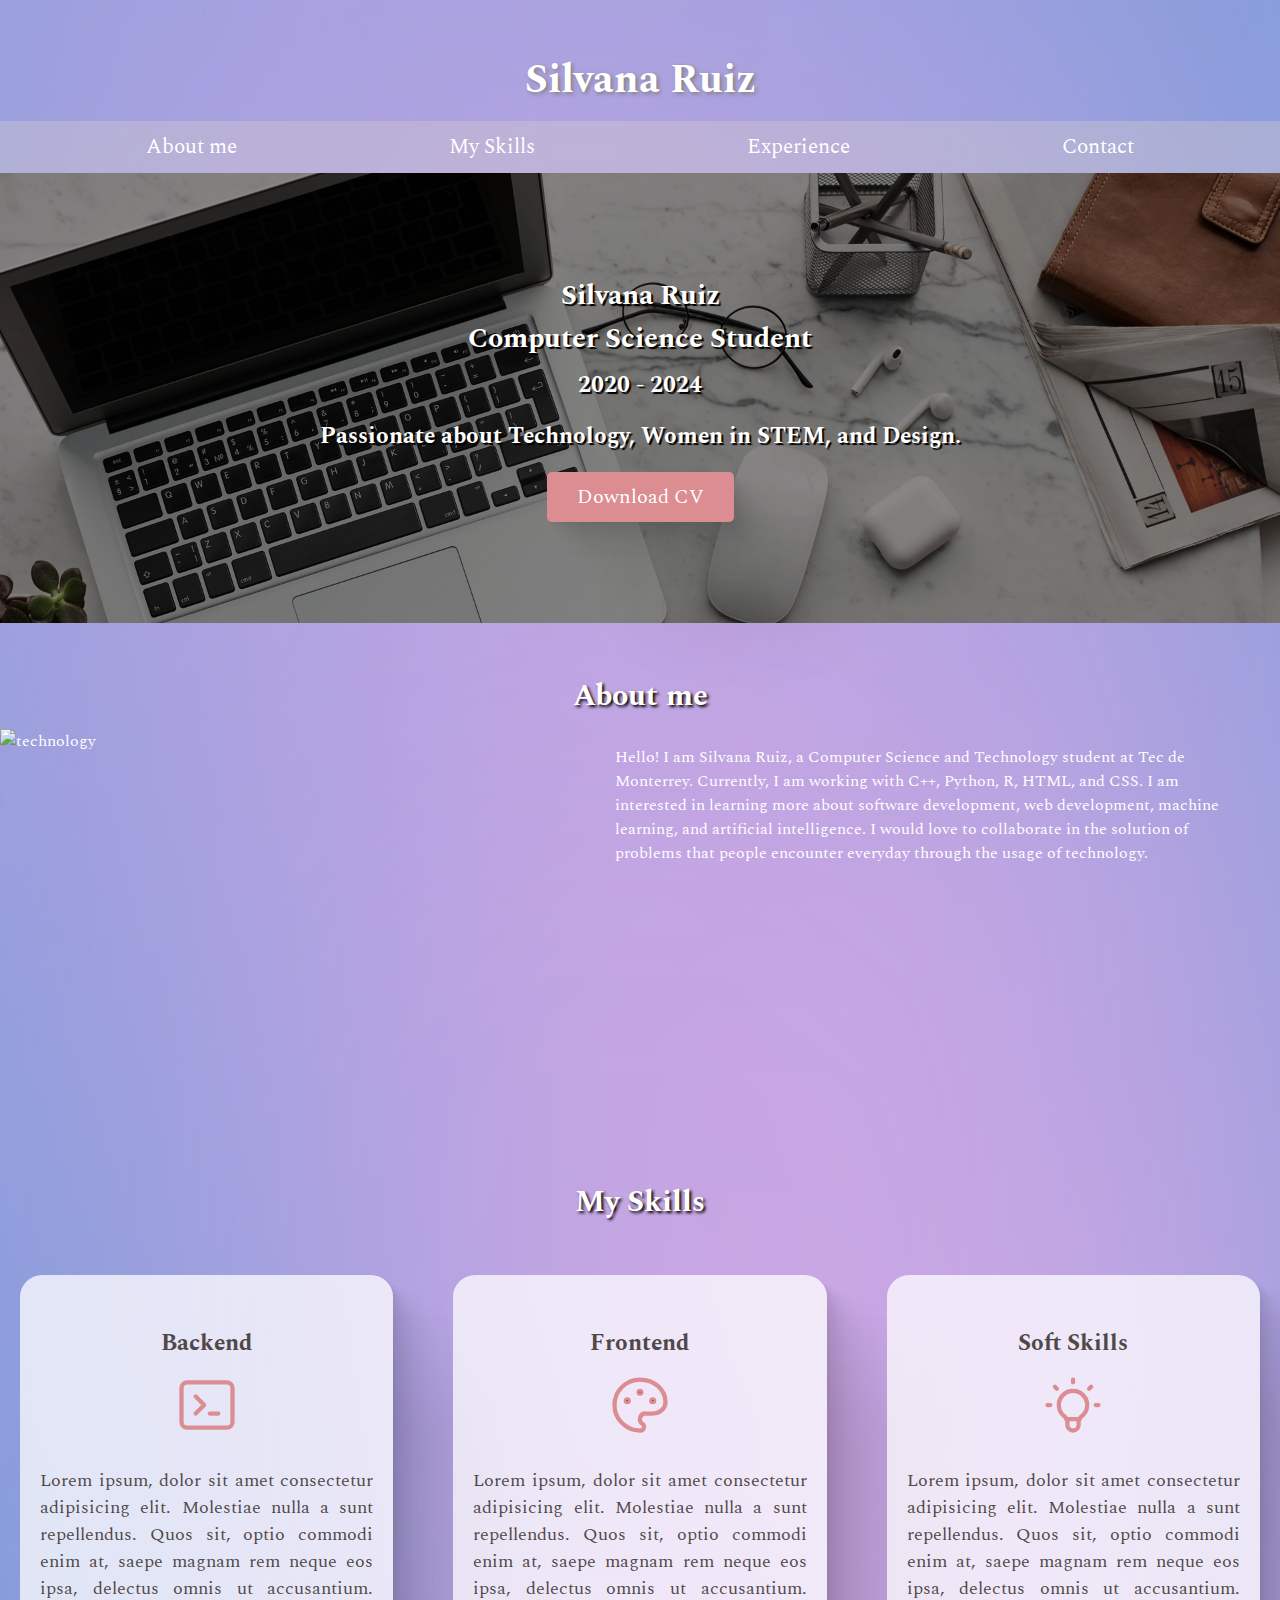
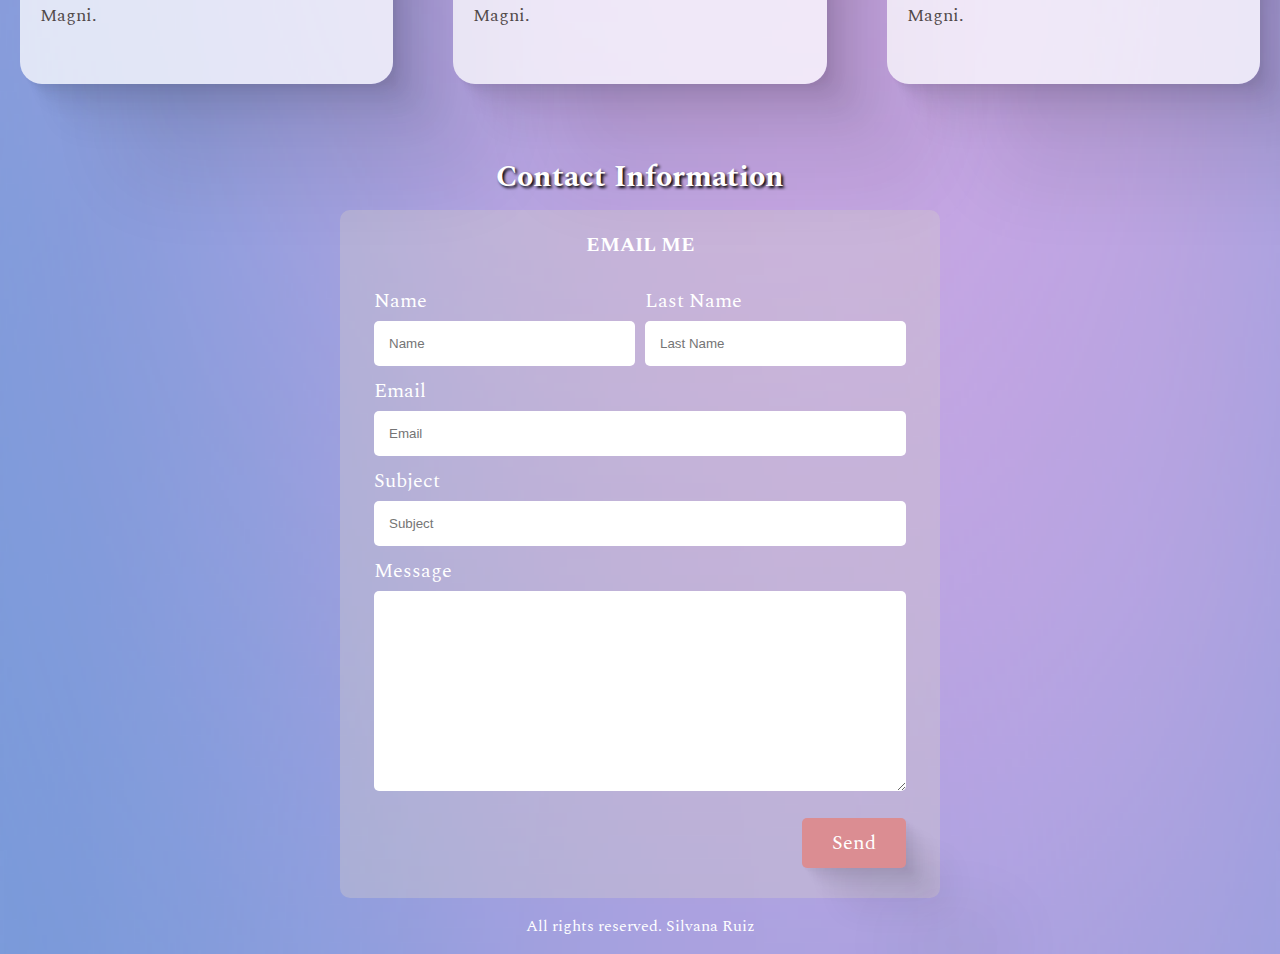
==== My_Website/index.html @ 15e15097 "About me" ====
<!DOCTYPE html>
<html lang="en">
  <head>
    <meta charset="UTF-8" />
    <meta http-equiv="X-UA-Compatible" content="IE=edge" />
    <meta name="viewport" content="width=device-width, initial-scale=1.0" />
    <title>Silvana Ruiz - Get to know me!</title>
    <link rel=preload" href= "css/normalize.css" ref="css/normalize.css">
    <link rel="preconnect" href="https://fonts.googleapis.com" />
    <link rel="preconnect" href="https://fonts.gstatic.com" crossorigin />
    <link
      href="https://fonts.googleapis.com/css2?family=Spectral:wght@400;700&display=swap"
      rel="stylesheet"
    />
    <link rel=preload" href="css/styles.css" as="style">
    <link href="css/styles.css" rel="stylesheet" />
  </head>
  <body>
    <header>
      <h1 class="title">Silvana Ruiz</h1>
    </header>

    <div class="nav-background">
      <nav class="menu container">
        <a href="#">About me</a>
        <a href="#mySkills">My Skills</a>
        <a href="#">Experience</a>
        <a href="#">Contact</a>
      </nav>
    </div>

    <section class="top-image">
      <div class="content-topImg">
        <h1>Silvana Ruiz</h1>
        <h2>Computer Science Student</h2>
        <p>2020 - 2024</p>
        <p>Passionate about Technology, Women in STEM, and Design.</p>
        <a class="button" onclick="window.open('Silvana_Ruiz.pdf')"
          >Download CV</a
        >
      </div>
    </section>

    <div class="about-me">
      <h2 class="title-h2">About me</h2>
        <div class="about-me-content">
          <img src="../img/technology.jpg" alt="technology">
          <p>
            Hello! I am Silvana Ruiz, a Computer Science and Technology student at
            Tec de Monterrey. Currently, I am working with C++, Python, R, HTML,
            and CSS. I am interested in learning more about software development,
            web development, machine learning, and artificial intelligence. I would
            love to collaborate in the solution of problems that people encounter
            everyday through the usage of technology.
          </p>
        </div>
      </div>

    <main>
      <!-- Skills-->
      <section class="skills" id="mySkills">
        <div class="skills-title">
          <h2 class="title-h2">My Skills</h2>
        </div>

        <section class="content-skills">
          <section class="ind-skill">
            <h3>Backend</h3>

            <svg
              xmlns="http://www.w3.org/2000/svg"
              class="icon icon-tabler icon-tabler-terminal-2"
              width="68"
              height="68"
              viewBox="0 0 24 24"
              stroke-width="1.5"
              stroke="#db8d92"
              fill="none"
              stroke-linecap="round"
              stroke-linejoin="round"
            >
              <path stroke="none" d="M0 0h24v24H0z" fill="none" />
              <path d="M8 9l3 3l-3 3" />
              <line x1="13" y1="15" x2="16" y2="15" />
              <rect x="3" y="4" width="18" height="16" rx="2" />
            </svg>
            <p>
              Lorem ipsum, dolor sit amet consectetur adipisicing elit.
              Molestiae nulla a sunt repellendus. Quos sit, optio commodi enim
              at, saepe magnam rem neque eos ipsa, delectus omnis ut
              accusantium. Magni.
            </p>
          </section>
          <!-- Backend-->

          <section class="ind-skill">
            <h3>Frontend</h3>
            <svg
              xmlns="http://www.w3.org/2000/svg"
              class="icon icon-tabler icon-tabler-palette"
              width="68"
              height="68"
              viewBox="0 0 24 24"
              stroke-width="1.5"
              stroke="#db8d92"
              fill="none"
              stroke-linecap="round"
              stroke-linejoin="round"
            >
              <path stroke="none" d="M0 0h24v24H0z" fill="none" />
              <path
                d="M12 21a9 9 0 1 1 0 -18a9 8 0 0 1 9 8a4.5 4 0 0 1 -4.5 4h-2.5a2 2 0 0 0 -1 3.75a1.3 1.3 0 0 1 -1 2.25"
              />
              <circle cx="7.5" cy="10.5" r=".5" fill="currentColor" />
              <circle cx="12" cy="7.5" r=".5" fill="currentColor" />
              <circle cx="16.5" cy="10.5" r=".5" fill="currentColor" />
            </svg>
            <p>
              Lorem ipsum, dolor sit amet consectetur adipisicing elit.
              Molestiae nulla a sunt repellendus. Quos sit, optio commodi enim
              at, saepe magnam rem neque eos ipsa, delectus omnis ut
              accusantium. Magni.
            </p>
          </section>
          <!--  Frontend-->

          <section class="ind-skill">
            <h3>Soft Skills</h3>
            <svg
              xmlns="http://www.w3.org/2000/svg"
              class="icon icon-tabler icon-tabler-bulb"
              width="68"
              height="68"
              viewBox="0 0 24 24"
              stroke-width="1.5"
              stroke="#db8d92"
              fill="none"
              stroke-linecap="round"
              stroke-linejoin="round"
            >
              <path stroke="none" d="M0 0h24v24H0z" fill="none" />
              <path d="M3 12h1m8 -9v1m8 8h1m-15.4 -6.4l.7 .7m12.1 -.7l-.7 .7" />
              <path
                d="M9 16a5 5 0 1 1 6 0a3.5 3.5 0 0 0 -1 3a2 2 0 0 1 -4 0a3.5 3.5 0 0 0 -1 -3"
              />
              <line x1="9.7" y1="17" x2="14.3" y2="17" />
            </svg>
            <p>
              Lorem ipsum, dolor sit amet consectetur adipisicing elit.
              Molestiae nulla a sunt repellendus. Quos sit, optio commodi enim
              at, saepe magnam rem neque eos ipsa, delectus omnis ut
              accusantium. Magni.
            </p>
          </section>
          <!--  Soft Skills-->
        </section>
        <!-- Content of Skills-->
      </section>
      <!--Skills-->
    </main>

    <section>
      <h2 class="title-h2">Contact Information</h2>
      <form class="form">
        <fieldset>
          <legend>Email me</legend>

          <div class="fields-container">
            <div class="fields">
              <label>Name</label>
              <input class="input-text" type="text" placeholder="Name" />
            </div>

            <div class="fields">
              <label>Last Name</label>
              <input class="input-text" type="text" placeholder="Last Name" />
            </div>

            <div class="fields">
              <label>Email</label>
              <input class="input-text" type="email" placeholder="Email" />
            </div>

            <div class="fields">
              <label>Subject</label>
              <input class="input-text" type="text" placeholder="Subject" />
            </div>

            <div class="fields">
              <label>Message</label>
              <textarea class="input-text"></textarea>
            </div>
          </div>
          <!-- Fields Container-->

          <div class="align-right flex">
            <button class="button w-100" type="submit">Send</button>
          </div>
        </fieldset>
      </form>
    </section>

    <footer class="footer">
      <p>All rights reserved. Silvana Ruiz</p>
    </footer>
  </body>
</html>
---- My_Website/css/styles.css ----
/* :root son las variables de css o atributos*/
:root {
  --blue: #07004d;
  --greenblue: #42e2b8;
  --beige: #f3dfbf;
  --pink: #db8d92;
  --lightblue: #779ada;
  --purple: #cda7e4;
  --grey: #d3cbcb62;
}

/*Changing the color of text selection*/
::-moz-selection {
  /* Code for Firefox */
  color: white;
  background: var(--lightblue);
}
/*Changing the color of text selection*/
::selection {
  /* Code for the other browser*/
  color: white;
  background: var(--lightblue);
}

html {
  font-size: 62.5%;
  box-sizing: border-box;
  scroll-snap-type: y mandatory;
}

/*Scroll Snaps*/
.title,
.about-me,
.skills,
.form,
.footer {
  scroll-snap-align: center;
  scroll-snap-stop: always;
}

/*Box Model code snippet*/
*,
*:before,
*:after {
  box-sizing: inherit;
}

body {
  font-size: 16px; /* 1rem = 10px*/
  font-family: "Spectral", serif;

  background-image: url(../img/g6.png);
  background-repeat: no-repeat;
  background-size: 100% 100%;
  background-position: 50% 100%;
  /*
  background: rgb(119, 154, 218);
  background: linear-gradient(
    90deg,
    rgba(119, 154, 218, 1) 0%,
    rgba(205, 167, 228, 1) 100%
  );
*/
  margin: 0px;
  color: white;
}

/*Typography*/
header {
  width: 20 rem; /* 1 rem = 10 px*/
  font-weight: normal;
  font-size: 2rem;
  margin-bottom: 0.3rem;
  text-shadow: 2px 2px 4px grey;
}

.title-h2 {
  font-size: 3rem;
  margin-top: 5rem;
  margin-bottom: 1rem;
  text-shadow: 2px 2px 3px black;
}

h3 {
  font-size: 2.3rem;
}

h1,
h2,
h3 {
  text-align: center;
  justify-content: center;
  margin-top: 5rem;
  margin-bottom: 1rem;
}

.skills-title h2 {
  margin-bottom: 3rem;
}
.container {
  max-width: 120rem;
  margin: 0 auto;
}

.button {
  background-color: var(--pink);
  box-shadow: 2.8px 2.8px 2.2px rgba(0, 0, 0, 0.02),
    6.7px 6.7px 5.3px rgba(0, 0, 0, 0.028),
    12.5px 12.5px 10px rgba(0, 0, 0, 0.035),
    22.3px 22.3px 17.9px rgba(0, 0, 0, 0.042),
    41.8px 41.8px 33.4px rgba(0, 0, 0, 0.05),
    100px 100px 80px rgba(0, 0, 0, 0.07);
  color: white;
  padding: 1rem 3rem;
  margin-top: 1rem;
  font-size: 2rem;
  text-decoration: none;
  border-radius: 0.5rem;
  width: 80%;
  text-align: center;
  text-shadow: none;
  border: none;
}

.button:hover {
  transform: scale(1.02);
  cursor: pointer;
}

/*Utilities*/
.w-100 {
  /*Class of width of 100%*/
  width: 100%;
}

.flex {
  display: flex;
}

.align-right {
  justify-content: flex-end;
}

/*Navigation menu*/
.nav-background {
  background-color: var(--grey);
}

.menu {
  display: flex;
  flex-direction: column;
}

@media (min-width: 768px) {
  .menu {
    flex-direction: row;
    justify-content: space-around;
  }
  .button {
    width: auto;
  }
}

.menu a {
  display: block;
  text-align: center;
  color: white;
  text-decoration: none;
  font-size: 2.1rem;
  font-weight: normal;
  padding: 1rem;
  padding-left: 10rem;
  padding-right: 10rem;
}

.menu a:hover {
  background-color: white;
  color: black;
}

/*Big image at the top of the website*/
.top-image {
  background-image: url(../img/hero-bg1.jpg);
  background-repeat: no-repeat;
  background-size: cover;
  height: 450px;
  position: relative;
}

/*Content inside the big image*/
.content-topImg {
  position: absolute;
  width: 100%;
  height: 100%;
  display: flex;
  flex-direction: column;
  align-items: center;
  justify-content: center;
  margin: none;
  text-shadow: 2px 2px 1px black;
  text-align: center;
  background-color: rgba(0, 0, 0, 0.466);
}

.content-topImg h1,
h2 {
  margin: 0;
  font-size: 2.8rem;
}

.content-topImg p {
  font-size: 2.3rem;
  margin: 0.8rem;
  font-weight: bold;
}

.content-topImg a:active {
  text-align: center;
  background-color: var(--greenblue);
}

.about-me img {
  max-width: 90%;
  height: 400px;
}

/*About me*/
@media (min-width: 768px) {
  /*
  .about-me-content{
    display: grid;
    grid-template-columns: repeat(2, 2fr);
    grid-template-rows: auto;
    margin-right: 20rem;
    margin-left: 20rem;
    
    
  }
  .about-me-content img{
    margin-left: 20rem;
    
    
  }
  .about-me-content p{
    margin-top: 10rem;
    align-items: center;
    
    
  }
  */
  .about-me-content{
    display: grid;
    grid-template-columns: repeat(2, 1fr);	
    margin-right: 5rem;
    justify-content: center;
  }
    
    
    
    
  
}

/* Skills*/

@media (min-width: 768px) {
  .content-skills {
    display: grid;
    grid-template-columns: repeat(3, 2fr);
    column-gap: 2rem;
  }
}

.ind-skill {
  background-color: rgba(255, 255, 255, 0.74);
  margin: 2rem;
  padding-top: 0.1rem;
  padding-bottom: 3.5rem;
  border-radius: 22px;
  box-shadow: 2.8px 2.8px 2.2px rgba(0, 0, 0, 0.02),
    6.7px 6.7px 5.3px rgba(0, 0, 0, 0.028),
    12.5px 12.5px 10px rgba(0, 0, 0, 0.035),
    22.3px 22.3px 17.9px rgba(0, 0, 0, 0.042),
    41.8px 41.8px 33.4px rgba(0, 0, 0, 0.05),
    100px 100px 80px rgba(0, 0, 0, 0.07);
}

.ind-skill:hover {
  transform: scale(1.02);
}

.content-skills {
  color: rgb(80, 72, 72);
  text-align: center;
  font-size: 1.8rem;
  justify-content: center;
}

.content-skills p {
  text-align: justify;
  margin: 2rem;
}

/*Email Form*/
.form {
  background-color: var(--grey);
  width: min(60rem, 100%);
  margin: 0 auto;
  padding: 2rem;
  border-radius: 1rem;
}

/*Deletes the border around the form*/
.form fieldset {
  border: none;
}

.form legend {
  text-align: center;
  font-size: 2rem;
  font-weight: bold;
  text-transform: uppercase;
  margin-bottom: 2rem;
}

@media (min-width: 768px) {
  .fields-container {
    display: grid;
    grid-template-columns: repeat(2, 1fr); /*2 columns of 50% each*/
    column-gap: 1rem;
    grid-template-rows: auto;
  }

  .fields:nth-child(3),
  .fields:nth-child(4),
  .fields:nth-child(5) {
    grid-column: 1 / 3; /*you are stating which part ofthe grid needs to be encompassed*/
  }
}

.fields {
  margin-bottom: 1rem;
}

.fields label {
  margin-bottom: 0.5rem;
  display: block;
  font-size: 2rem;
}

.fields textarea {
  height: 20rem;
}

.input-text {
  width: 100%;
  border: none;
  padding: 1.5rem;
  border-radius: 0.5rem;
}

/*Font for the send button on the form*/
.button {
  font-family: "Spectral", serif;
  font-size: 2rem;
}

/*Footer*/
.footer {
  text-align: center;
}
---- My_Website/css/styles.css ----
/* :root son las variables de css o atributos*/
:root {
  --blue: #07004d;
  --greenblue: #42e2b8;
  --beige: #f3dfbf;
  --pink: #db8d92;
  --lightblue: #779ada;
  --purple: #cda7e4;
  --grey: #d3cbcb62;
}

/*Changing the color of text selection*/
::-moz-selection {
  /* Code for Firefox */
  color: white;
  background: var(--lightblue);
}
/*Changing the color of text selection*/
::selection {
  /* Code for the other browser*/
  color: white;
  background: var(--lightblue);
}

html {
  font-size: 62.5%;
  box-sizing: border-box;
  scroll-snap-type: y mandatory;
}

/*Scroll Snaps*/
.title,
.about-me,
.skills,
.form,
.footer {
  scroll-snap-align: center;
  scroll-snap-stop: always;
}

/*Box Model code snippet*/
*,
*:before,
*:after {
  box-sizing: inherit;
}

body {
  font-size: 16px; /* 1rem = 10px*/
  font-family: "Spectral", serif;

  background-image: url(../img/g6.png);
  background-repeat: no-repeat;
  background-size: 100% 100%;
  background-position: 50% 100%;
  /*
  background: rgb(119, 154, 218);
  background: linear-gradient(
    90deg,
    rgba(119, 154, 218, 1) 0%,
    rgba(205, 167, 228, 1) 100%
  );
*/
  margin: 0px;
  color: white;
}

/*Typography*/
header {
  width: 20 rem; /* 1 rem = 10 px*/
  font-weight: normal;
  font-size: 2rem;
  margin-bottom: 0.3rem;
  text-shadow: 2px 2px 4px grey;
}

.title-h2 {
  font-size: 3rem;
  margin-top: 5rem;
  margin-bottom: 1rem;
  text-shadow: 2px 2px 3px black;
}

h3 {
  font-size: 2.3rem;
}

h1,
h2,
h3 {
  text-align: center;
  justify-content: center;
  margin-top: 5rem;
  margin-bottom: 1rem;
}

.skills-title h2 {
  margin-bottom: 3rem;
}
.container {
  max-width: 120rem;
  margin: 0 auto;
}

.button {
  background-color: var(--pink);
  box-shadow: 2.8px 2.8px 2.2px rgba(0, 0, 0, 0.02),
    6.7px 6.7px 5.3px rgba(0, 0, 0, 0.028),
    12.5px 12.5px 10px rgba(0, 0, 0, 0.035),
    22.3px 22.3px 17.9px rgba(0, 0, 0, 0.042),
    41.8px 41.8px 33.4px rgba(0, 0, 0, 0.05),
    100px 100px 80px rgba(0, 0, 0, 0.07);
  color: white;
  padding: 1rem 3rem;
  margin-top: 1rem;
  font-size: 2rem;
  text-decoration: none;
  border-radius: 0.5rem;
  width: 80%;
  text-align: center;
  text-shadow: none;
  border: none;
}

.button:hover {
  transform: scale(1.02);
  cursor: pointer;
}

/*Utilities*/
.w-100 {
  /*Class of width of 100%*/
  width: 100%;
}

.flex {
  display: flex;
}

.align-right {
  justify-content: flex-end;
}

/*Navigation menu*/
.nav-background {
  background-color: var(--grey);
}

.menu {
  display: flex;
  flex-direction: column;
}

@media (min-width: 768px) {
  .menu {
    flex-direction: row;
    justify-content: space-around;
  }
  .button {
    width: auto;
  }
}

.menu a {
  display: block;
  text-align: center;
  color: white;
  text-decoration: none;
  font-size: 2.1rem;
  font-weight: normal;
  padding: 1rem;
  padding-left: 10rem;
  padding-right: 10rem;
}

.menu a:hover {
  background-color: white;
  color: black;
}

/*Big image at the top of the website*/
.top-image {
  background-image: url(../img/hero-bg1.jpg);
  background-repeat: no-repeat;
  background-size: cover;
  height: 450px;
  position: relative;
}

/*Content inside the big image*/
.content-topImg {
  position: absolute;
  width: 100%;
  height: 100%;
  display: flex;
  flex-direction: column;
  align-items: center;
  justify-content: center;
  margin: none;
  text-shadow: 2px 2px 1px black;
  text-align: center;
  background-color: rgba(0, 0, 0, 0.466);
}

.content-topImg h1,
h2 {
  margin: 0;
  font-size: 2.8rem;
}

.content-topImg p {
  font-size: 2.3rem;
  margin: 0.8rem;
  font-weight: bold;
}

.content-topImg a:active {
  text-align: center;
  background-color: var(--greenblue);
}

.about-me img {
  max-width: 90%;
  height: 400px;
}

/*About me*/
@media (min-width: 768px) {
  /*
  .about-me-content{
    display: grid;
    grid-template-columns: repeat(2, 2fr);
    grid-template-rows: auto;
    margin-right: 20rem;
    margin-left: 20rem;
    
    
  }
  .about-me-content img{
    margin-left: 20rem;
    
    
  }
  .about-me-content p{
    margin-top: 10rem;
    align-items: center;
    
    
  }
  */
  .about-me-content{
    display: grid;
    grid-template-columns: repeat(2, 1fr);	
    margin-right: 5rem;
    justify-content: center;
  }
    
    
    
    
  
}

/* Skills*/

@media (min-width: 768px) {
  .content-skills {
    display: grid;
    grid-template-columns: repeat(3, 2fr);
    column-gap: 2rem;
  }
}

.ind-skill {
  background-color: rgba(255, 255, 255, 0.74);
  margin: 2rem;
  padding-top: 0.1rem;
  padding-bottom: 3.5rem;
  border-radius: 22px;
  box-shadow: 2.8px 2.8px 2.2px rgba(0, 0, 0, 0.02),
    6.7px 6.7px 5.3px rgba(0, 0, 0, 0.028),
    12.5px 12.5px 10px rgba(0, 0, 0, 0.035),
    22.3px 22.3px 17.9px rgba(0, 0, 0, 0.042),
    41.8px 41.8px 33.4px rgba(0, 0, 0, 0.05),
    100px 100px 80px rgba(0, 0, 0, 0.07);
}

.ind-skill:hover {
  transform: scale(1.02);
}

.content-skills {
  color: rgb(80, 72, 72);
  text-align: center;
  font-size: 1.8rem;
  justify-content: center;
}

.content-skills p {
  text-align: justify;
  margin: 2rem;
}

/*Email Form*/
.form {
  background-color: var(--grey);
  width: min(60rem, 100%);
  margin: 0 auto;
  padding: 2rem;
  border-radius: 1rem;
}

/*Deletes the border around the form*/
.form fieldset {
  border: none;
}

.form legend {
  text-align: center;
  font-size: 2rem;
  font-weight: bold;
  text-transform: uppercase;
  margin-bottom: 2rem;
}

@media (min-width: 768px) {
  .fields-container {
    display: grid;
    grid-template-columns: repeat(2, 1fr); /*2 columns of 50% each*/
    column-gap: 1rem;
    grid-template-rows: auto;
  }

  .fields:nth-child(3),
  .fields:nth-child(4),
  .fields:nth-child(5) {
    grid-column: 1 / 3; /*you are stating which part ofthe grid needs to be encompassed*/
  }
}

.fields {
  margin-bottom: 1rem;
}

.fields label {
  margin-bottom: 0.5rem;
  display: block;
  font-size: 2rem;
}

.fields textarea {
  height: 20rem;
}

.input-text {
  width: 100%;
  border: none;
  padding: 1.5rem;
  border-radius: 0.5rem;
}

/*Font for the send button on the form*/
.button {
  font-family: "Spectral", serif;
  font-size: 2rem;
}

/*Footer*/
.footer {
  text-align: center;
}
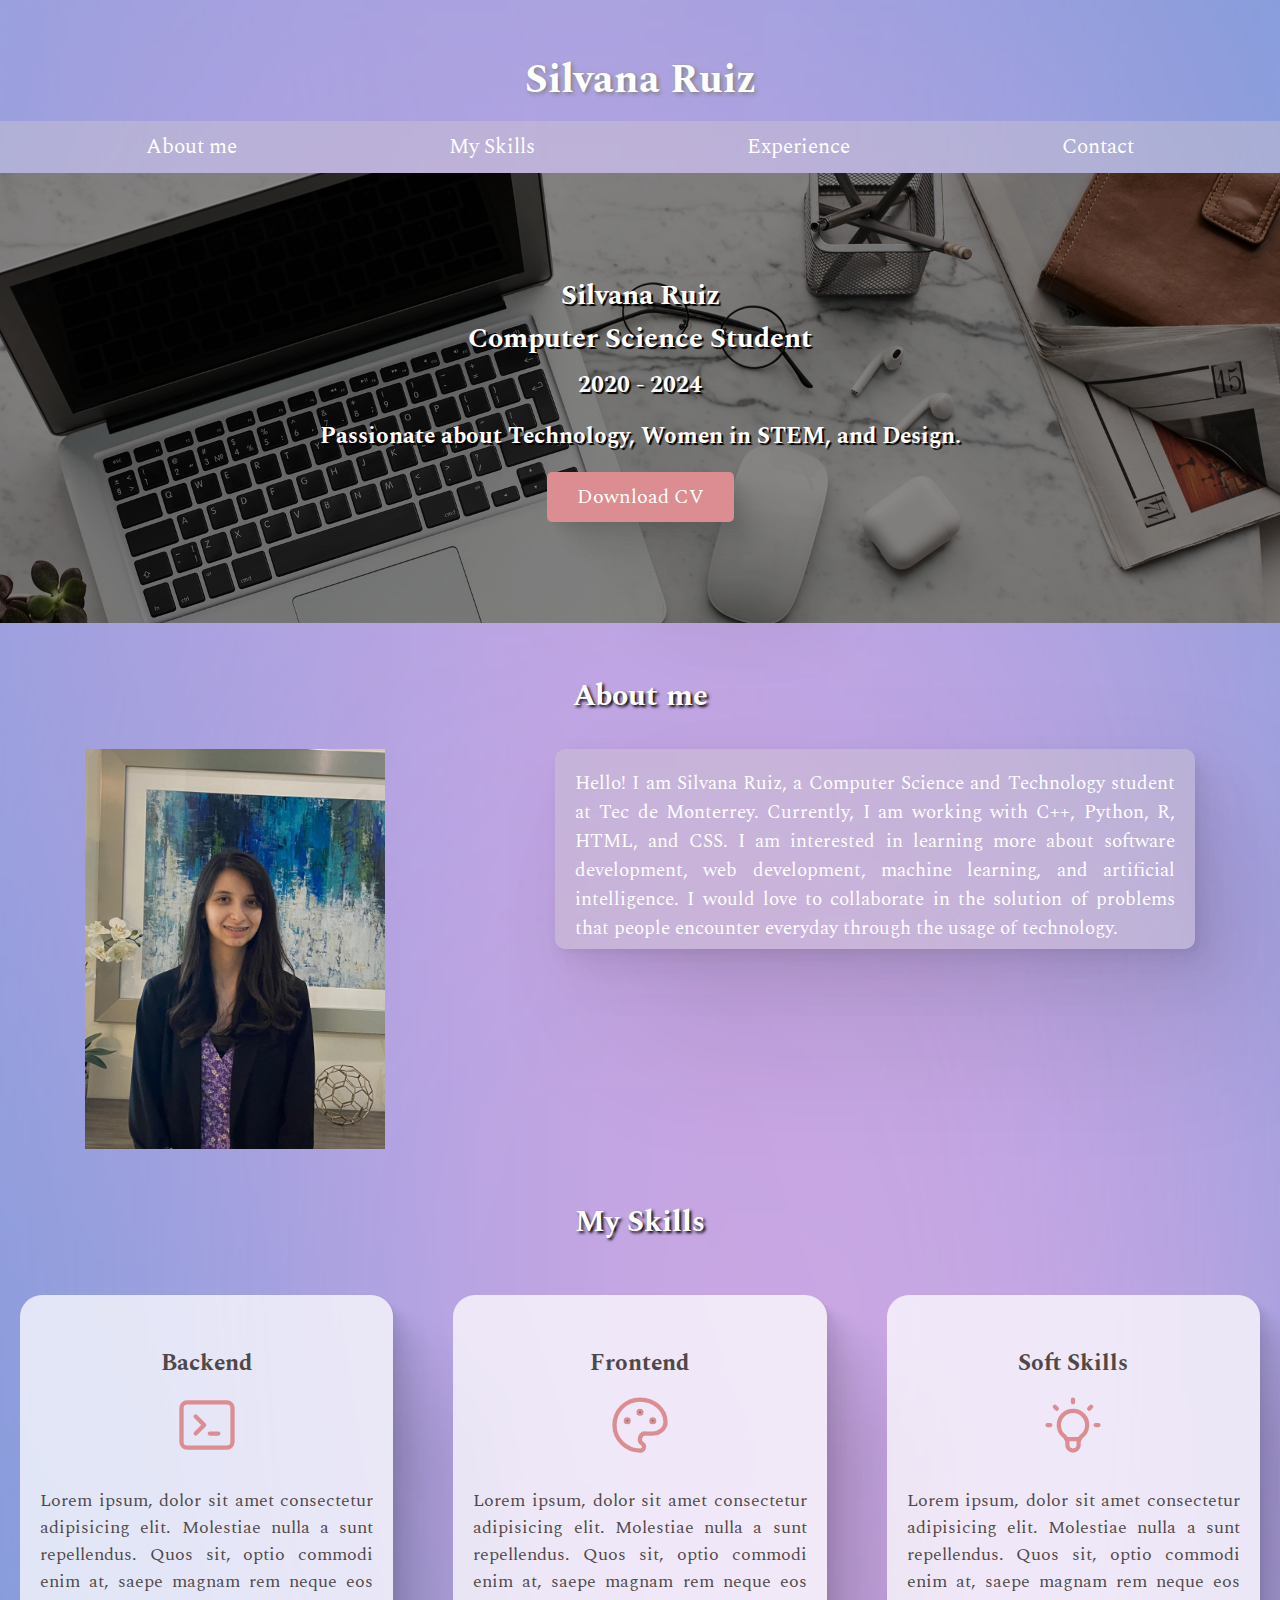
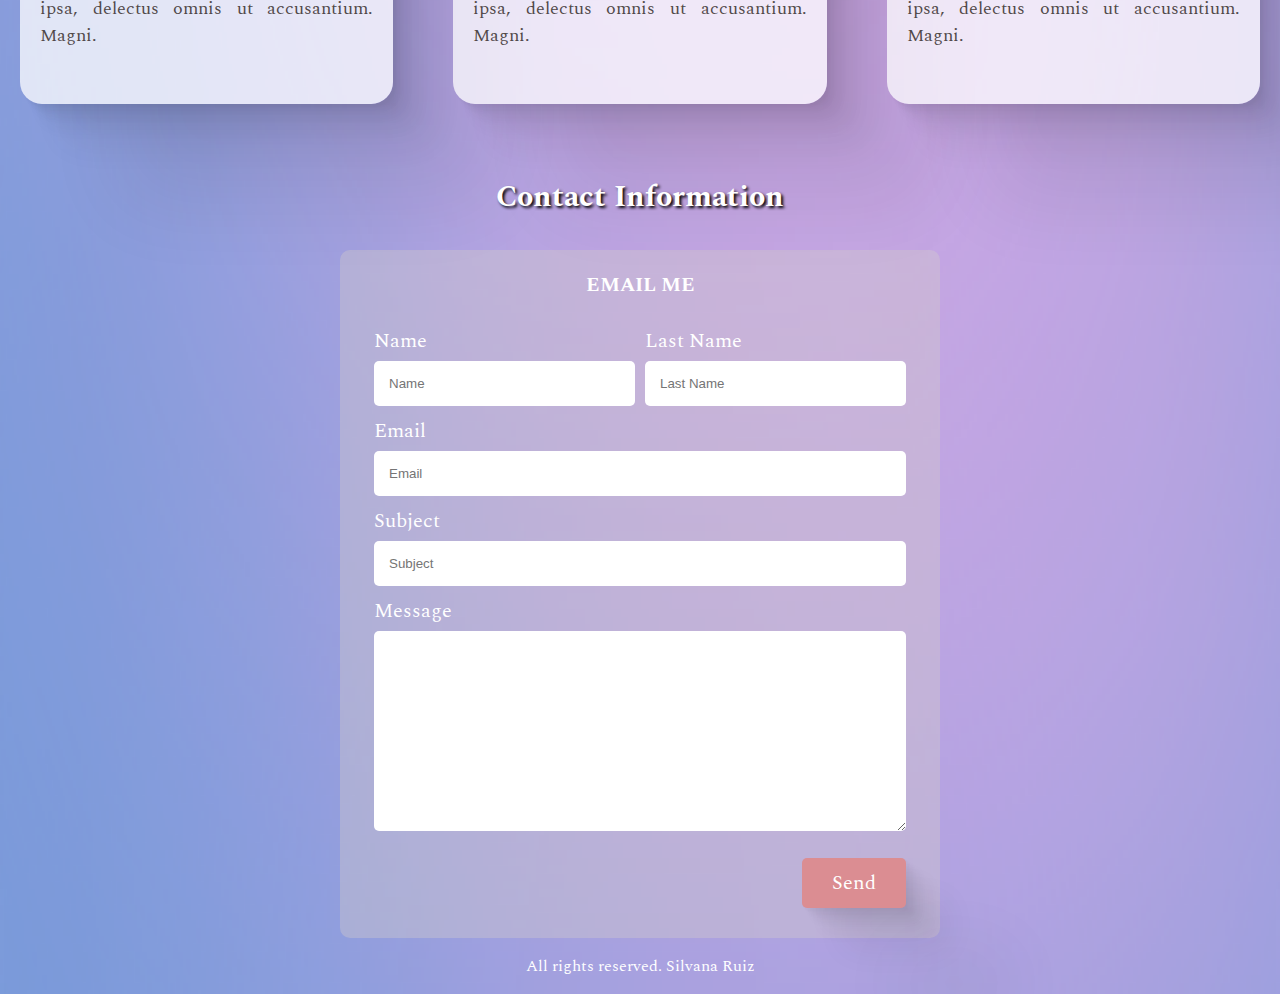
==== commit 1453a4e6: "about me" ====
--- a/My_Website/index.html
+++ b/My_Website/index.html
@@ -22,7 +22,7 @@
 
     <div class="nav-background">
       <nav class="menu container">
-        <a href="#">About me</a>
+        <a href="#aboutMe">About me</a>
         <a href="#mySkills">My Skills</a>
         <a href="#">Experience</a>
         <a href="#">Contact</a>
@@ -41,10 +41,10 @@
       </div>
     </section>
 
-    <div class="about-me">
+    <section class="about-me" id="aboutMe">
       <h2 class="title-h2">About me</h2>
-        <div class="about-me-content">
-          <img src="../img/technology.jpg" alt="technology">
+        <div class="about-me-content ">
+          <img src="img/silvanaruiz.jpeg" alt="Silvana Ruiz photo">
           <p>
             Hello! I am Silvana Ruiz, a Computer Science and Technology student at
             Tec de Monterrey. Currently, I am working with C++, Python, R, HTML,
@@ -53,8 +53,10 @@
             love to collaborate in the solution of problems that people encounter
             everyday through the usage of technology.
           </p>
+          
         </div>
-      </div>
+        
+    </section>
 
     <main>
       <!-- Skills-->
--- a/My_Website/css/styles.css
+++ b/My_Website/css/styles.css
@@ -26,9 +26,11 @@
   font-size: 62.5%;
   box-sizing: border-box;
   scroll-snap-type: y mandatory;
+  scroll-behavior:smooth; /*Smooth scroll effect without using javascript*/
 }
 
 /*Scroll Snaps*/
+
 .title,
 .about-me,
 .skills,
@@ -53,14 +55,6 @@
   background-repeat: no-repeat;
   background-size: 100% 100%;
   background-position: 50% 100%;
-  /*
-  background: rgb(119, 154, 218);
-  background: linear-gradient(
-    90deg,
-    rgba(119, 154, 218, 1) 0%,
-    rgba(205, 167, 228, 1) 100%
-  );
-*/
   margin: 0px;
   color: white;
 }
@@ -77,7 +71,7 @@
 .title-h2 {
   font-size: 3rem;
   margin-top: 5rem;
-  margin-bottom: 1rem;
+  margin-bottom: 3rem;
   text-shadow: 2px 2px 3px black;
 }
 
@@ -92,10 +86,6 @@
   justify-content: center;
   margin-top: 5rem;
   margin-bottom: 1rem;
-}
-
-.skills-title h2 {
-  margin-bottom: 3rem;
 }
 .container {
   max-width: 120rem;
@@ -225,40 +215,37 @@
 }
 
 /*About me*/
-@media (min-width: 768px) {
-  /*
-  .about-me-content{
-    display: grid;
-    grid-template-columns: repeat(2, 2fr);
-    grid-template-rows: auto;
-    margin-right: 20rem;
-    margin-left: 20rem;
-    
-    
-  }
-  .about-me-content img{
-    margin-left: 20rem;
-    
-    
-  }
-  .about-me-content p{
-    margin-top: 10rem;
-    align-items: center;
-    
-    
-  }
-  */
-  .about-me-content{
-    display: grid;
-    grid-template-columns: repeat(2, 1fr);	
-    margin-right: 5rem;
-    justify-content: center;
-  }
-    
-    
-    
-    
+.about-me-content {
+  display: flex;
+  flex-direction: row;
+  justify-content: center;
+}
+
+.about-me-content img {
+  max-width:  auto;
+  margin: 0 auto;
+ 
+}
+.about-me-content p {
+  font-size: 1.9rem;
+  text-align: justify;
+  margin-top: 3rem;
   
+  padding: 2rem;
+  
+  box-shadow:
+    2.1px 2.5px 5.4px rgba(0, 0, 0, 0.025),
+    5.4px 6.3px 13.7px rgba(0, 0, 0, 0.032),
+    11px 12.9px 28px rgba(0, 0, 0, 0.038),
+    22.6px 26.6px 57.7px rgba(0, 0, 0, 0.051),
+    62px 73px 158px rgba(0, 0, 0, 0.1)
+  ;
+  border-radius: 1rem;
+  background-color: var(--grey);
+
+  max-width: 50%; 
+  margin: 0 auto;
+  height: 200px;    
 }
 
 /* Skills*/
--- a/My_Website/css/styles.css
+++ b/My_Website/css/styles.css
@@ -26,9 +26,11 @@
   font-size: 62.5%;
   box-sizing: border-box;
   scroll-snap-type: y mandatory;
+  scroll-behavior:smooth; /*Smooth scroll effect without using javascript*/
 }
 
 /*Scroll Snaps*/
+
 .title,
 .about-me,
 .skills,
@@ -53,14 +55,6 @@
   background-repeat: no-repeat;
   background-size: 100% 100%;
   background-position: 50% 100%;
-  /*
-  background: rgb(119, 154, 218);
-  background: linear-gradient(
-    90deg,
-    rgba(119, 154, 218, 1) 0%,
-    rgba(205, 167, 228, 1) 100%
-  );
-*/
   margin: 0px;
   color: white;
 }
@@ -77,7 +71,7 @@
 .title-h2 {
   font-size: 3rem;
   margin-top: 5rem;
-  margin-bottom: 1rem;
+  margin-bottom: 3rem;
   text-shadow: 2px 2px 3px black;
 }
 
@@ -92,10 +86,6 @@
   justify-content: center;
   margin-top: 5rem;
   margin-bottom: 1rem;
-}
-
-.skills-title h2 {
-  margin-bottom: 3rem;
 }
 .container {
   max-width: 120rem;
@@ -225,40 +215,37 @@
 }
 
 /*About me*/
-@media (min-width: 768px) {
-  /*
-  .about-me-content{
-    display: grid;
-    grid-template-columns: repeat(2, 2fr);
-    grid-template-rows: auto;
-    margin-right: 20rem;
-    margin-left: 20rem;
-    
-    
-  }
-  .about-me-content img{
-    margin-left: 20rem;
-    
-    
-  }
-  .about-me-content p{
-    margin-top: 10rem;
-    align-items: center;
-    
-    
-  }
-  */
-  .about-me-content{
-    display: grid;
-    grid-template-columns: repeat(2, 1fr);	
-    margin-right: 5rem;
-    justify-content: center;
-  }
-    
-    
-    
-    
+.about-me-content {
+  display: flex;
+  flex-direction: row;
+  justify-content: center;
+}
+
+.about-me-content img {
+  max-width:  auto;
+  margin: 0 auto;
+ 
+}
+.about-me-content p {
+  font-size: 1.9rem;
+  text-align: justify;
+  margin-top: 3rem;
   
+  padding: 2rem;
+  
+  box-shadow:
+    2.1px 2.5px 5.4px rgba(0, 0, 0, 0.025),
+    5.4px 6.3px 13.7px rgba(0, 0, 0, 0.032),
+    11px 12.9px 28px rgba(0, 0, 0, 0.038),
+    22.6px 26.6px 57.7px rgba(0, 0, 0, 0.051),
+    62px 73px 158px rgba(0, 0, 0, 0.1)
+  ;
+  border-radius: 1rem;
+  background-color: var(--grey);
+
+  max-width: 50%; 
+  margin: 0 auto;
+  height: 200px;    
 }
 
 /* Skills*/
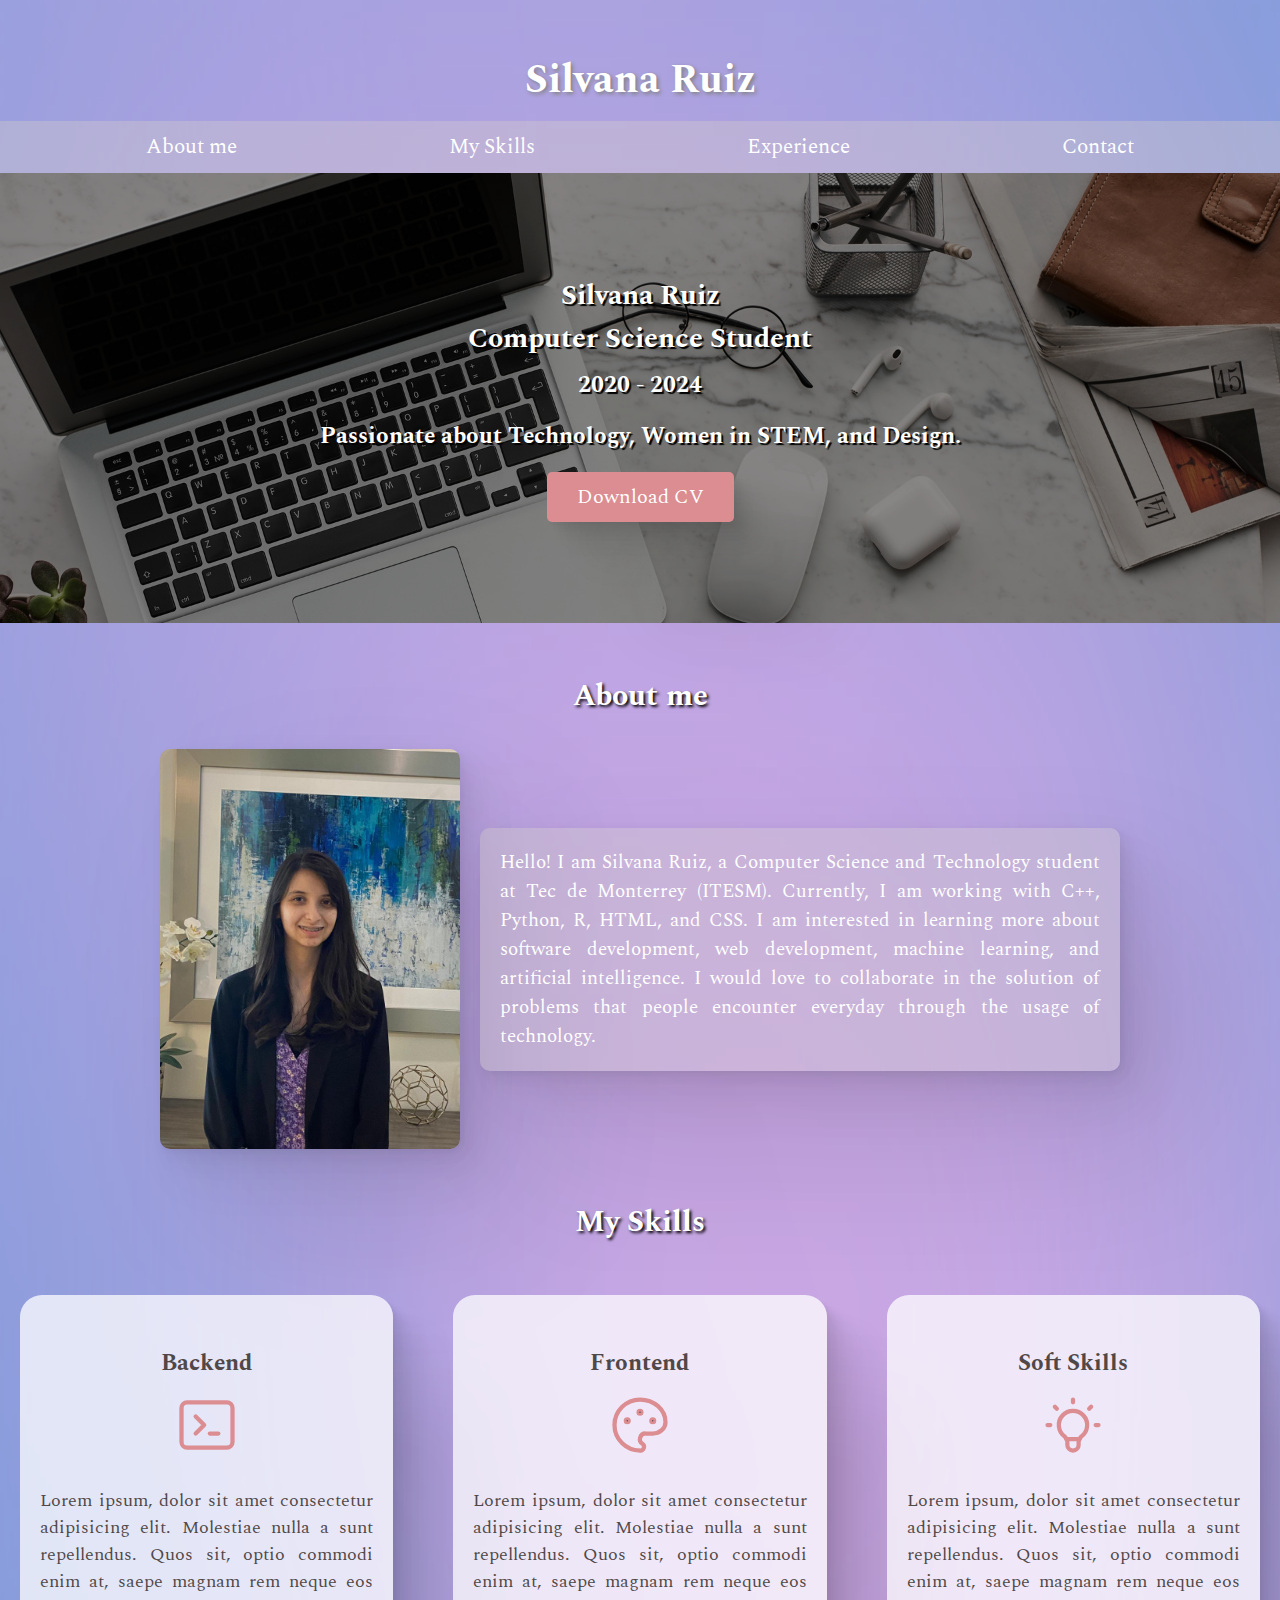
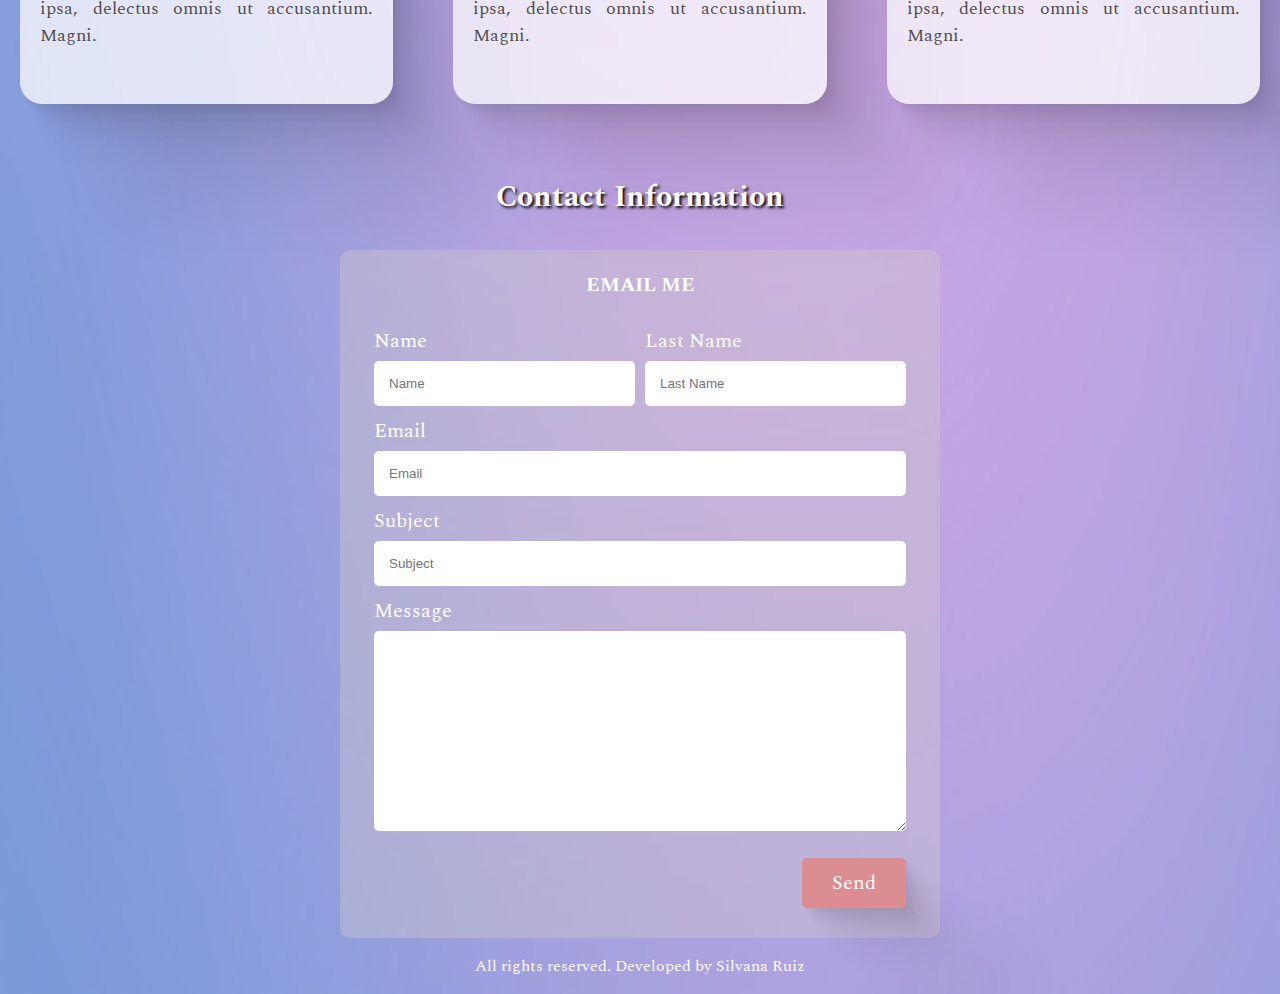
==== commit 2097de97: "Enhancement" ====
--- a/My_Website/index.html
+++ b/My_Website/index.html
@@ -47,7 +47,7 @@
           <img src="img/silvanaruiz.jpeg" alt="Silvana Ruiz photo">
           <p>
             Hello! I am Silvana Ruiz, a Computer Science and Technology student at
-            Tec de Monterrey. Currently, I am working with C++, Python, R, HTML,
+            Tec de Monterrey (ITESM). Currently, I am working with C++, Python, R, HTML,
             and CSS. I am interested in learning more about software development,
             web development, machine learning, and artificial intelligence. I would
             love to collaborate in the solution of problems that people encounter
@@ -203,7 +203,7 @@
     </section>
 
     <footer class="footer">
-      <p>All rights reserved. Silvana Ruiz</p>
+      <p>All rights reserved. Developed by Silvana Ruiz</p>
     </footer>
   </body>
 </html>
--- a/My_Website/css/styles.css
+++ b/My_Website/css/styles.css
@@ -217,22 +217,34 @@
 /*About me*/
 .about-me-content {
   display: flex;
-  flex-direction: row;
+  flex-direction: column;
   justify-content: center;
-}
+}  
+
 
 .about-me-content img {
-  max-width:  auto;
-  margin: 0 auto;
- 
-}
+  margin:0 auto; /*Centers the image in mobile devices*/
+  margin-bottom:2rem;
+
+  /*Appearance of the image*/
+  border-radius: 1rem;
+  box-shadow:
+    2.1px 2.5px 5.4px rgba(0, 0, 0, 0.025),
+    5.4px 6.3px 13.7px rgba(0, 0, 0, 0.032),
+    11px 12.9px 28px rgba(0, 0, 0, 0.038),
+    22.6px 26.6px 57.7px rgba(0, 0, 0, 0.051),
+    62px 73px 158px rgba(0, 0, 0, 0.1)
+  ;
+}
+
 .about-me-content p {
+  /*Text position and details*/
   font-size: 1.9rem;
   text-align: justify;
   margin-top: 3rem;
-  
   padding: 2rem;
   
+  /*Aspect of the text box*/
   box-shadow:
     2.1px 2.5px 5.4px rgba(0, 0, 0, 0.025),
     5.4px 6.3px 13.7px rgba(0, 0, 0, 0.032),
@@ -242,10 +254,28 @@
   ;
   border-radius: 1rem;
   background-color: var(--grey);
-
-  max-width: 50%; 
-  margin: 0 auto;
-  height: 200px;    
+  max-width: 90%; 
+  /*Text box position*/
+  margin: 0; 
+  height: auto; /*Makes the height of the text box exactly the size of the text*/
+  align-self: center; /*Aligns vertically items in a flexbox with row flex-direction*/
+}
+
+
+@media (min-width: 768px){
+  .about-me-content {
+  
+    flex-direction: row;
+    
+  }  
+  .about-me-content p {
+    margin-left: 2rem; /*To separate the image from the text bubble*/
+    max-width: 50%; 
+  }
+  .about-me-content img {
+    max-width: auto;
+    margin: 0;
+  }
 }
 
 /* Skills*/
--- a/My_Website/css/styles.css
+++ b/My_Website/css/styles.css
@@ -217,22 +217,34 @@
 /*About me*/
 .about-me-content {
   display: flex;
-  flex-direction: row;
+  flex-direction: column;
   justify-content: center;
-}
+}  
+
 
 .about-me-content img {
-  max-width:  auto;
-  margin: 0 auto;
- 
-}
+  margin:0 auto; /*Centers the image in mobile devices*/
+  margin-bottom:2rem;
+
+  /*Appearance of the image*/
+  border-radius: 1rem;
+  box-shadow:
+    2.1px 2.5px 5.4px rgba(0, 0, 0, 0.025),
+    5.4px 6.3px 13.7px rgba(0, 0, 0, 0.032),
+    11px 12.9px 28px rgba(0, 0, 0, 0.038),
+    22.6px 26.6px 57.7px rgba(0, 0, 0, 0.051),
+    62px 73px 158px rgba(0, 0, 0, 0.1)
+  ;
+}
+
 .about-me-content p {
+  /*Text position and details*/
   font-size: 1.9rem;
   text-align: justify;
   margin-top: 3rem;
-  
   padding: 2rem;
   
+  /*Aspect of the text box*/
   box-shadow:
     2.1px 2.5px 5.4px rgba(0, 0, 0, 0.025),
     5.4px 6.3px 13.7px rgba(0, 0, 0, 0.032),
@@ -242,10 +254,28 @@
   ;
   border-radius: 1rem;
   background-color: var(--grey);
-
-  max-width: 50%; 
-  margin: 0 auto;
-  height: 200px;    
+  max-width: 90%; 
+  /*Text box position*/
+  margin: 0; 
+  height: auto; /*Makes the height of the text box exactly the size of the text*/
+  align-self: center; /*Aligns vertically items in a flexbox with row flex-direction*/
+}
+
+
+@media (min-width: 768px){
+  .about-me-content {
+  
+    flex-direction: row;
+    
+  }  
+  .about-me-content p {
+    margin-left: 2rem; /*To separate the image from the text bubble*/
+    max-width: 50%; 
+  }
+  .about-me-content img {
+    max-width: auto;
+    margin: 0;
+  }
 }
 
 /* Skills*/
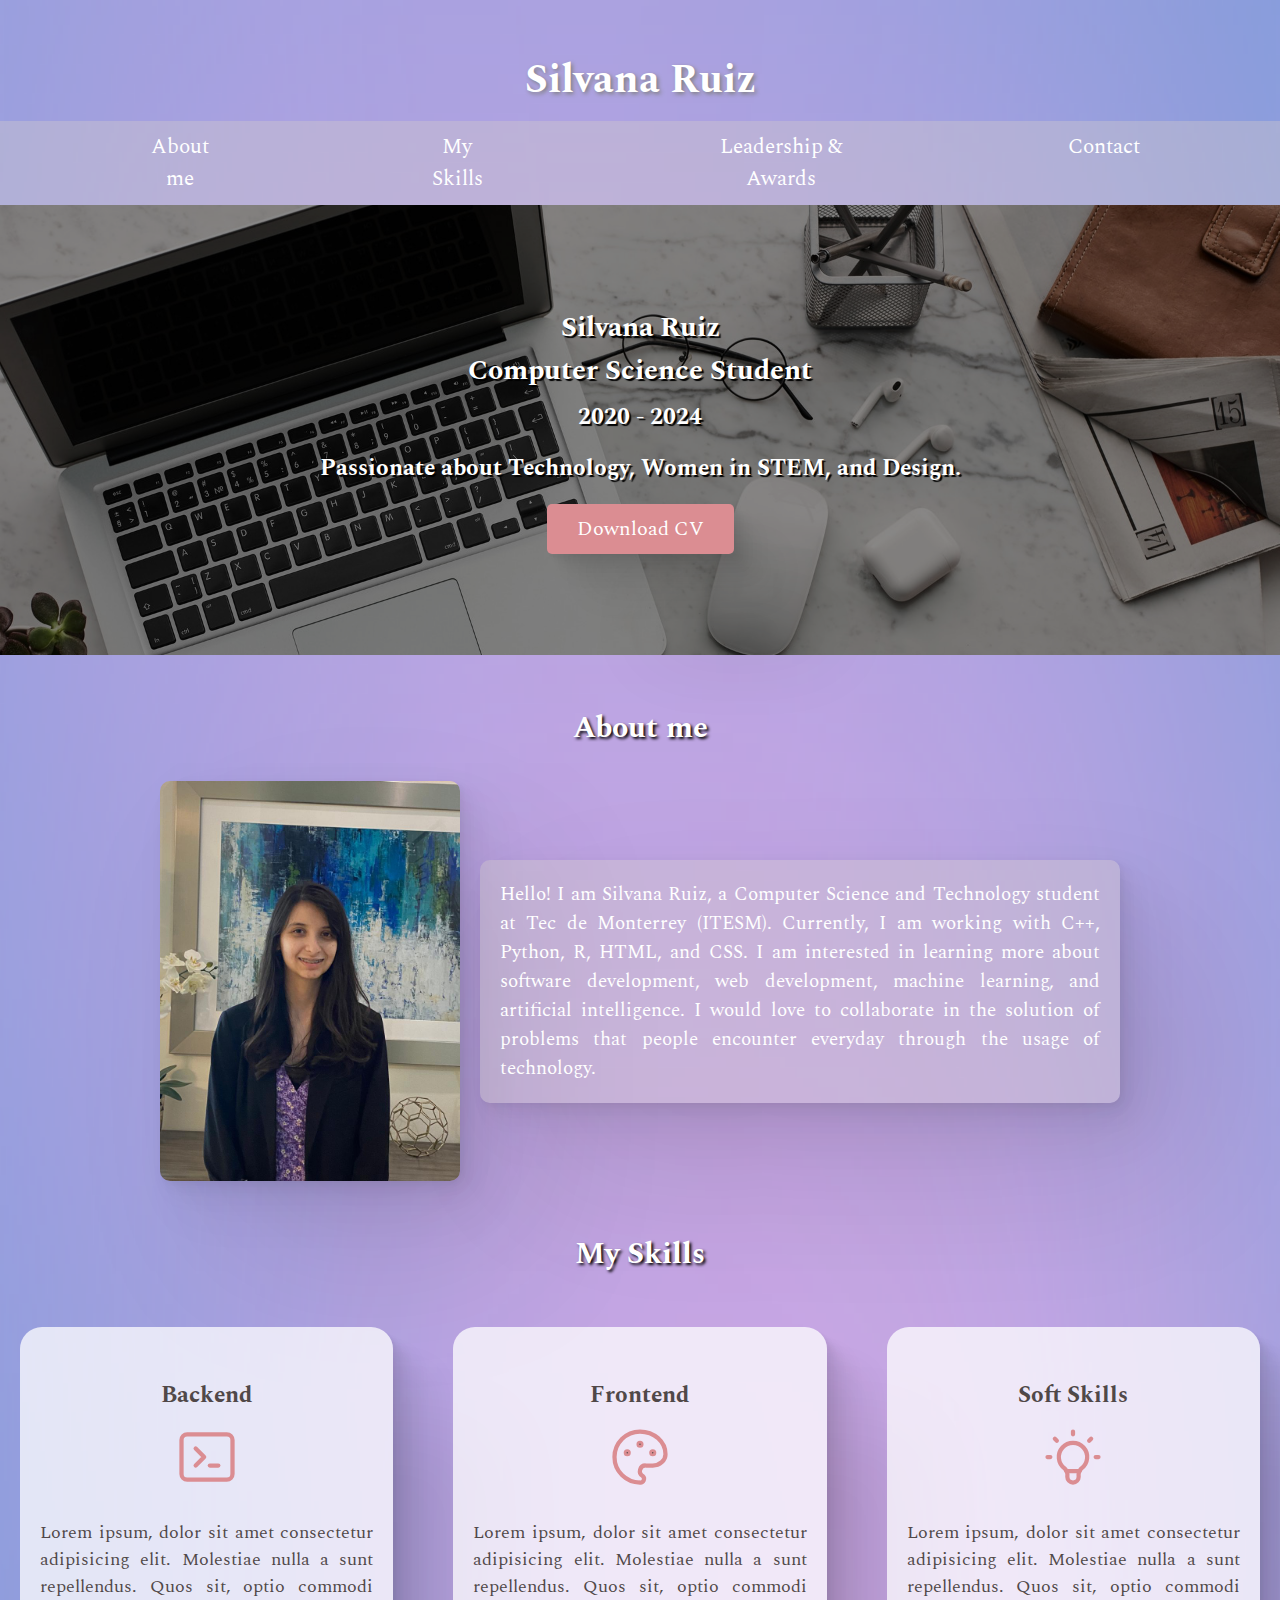
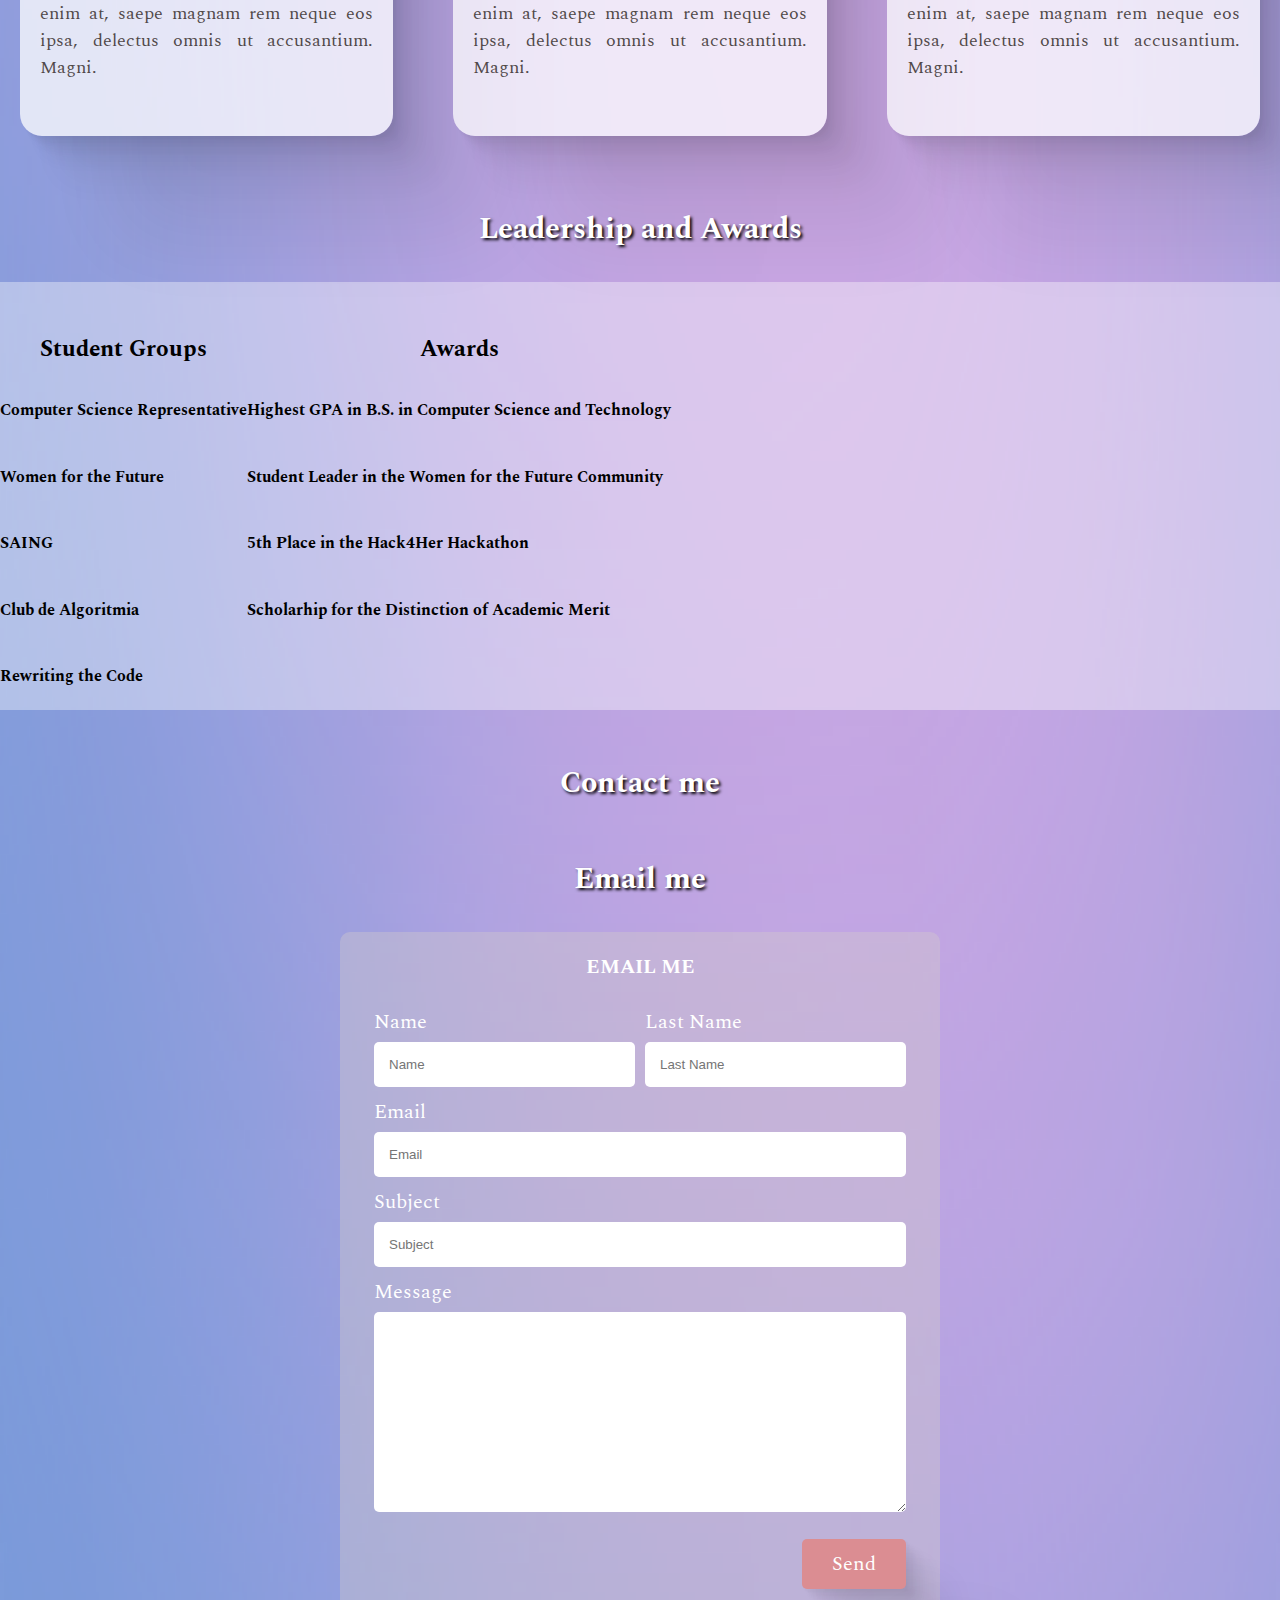
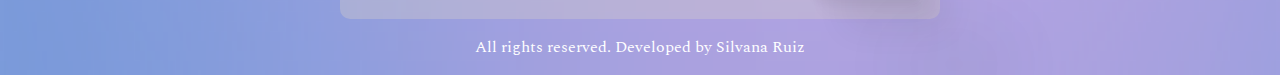
==== commit 77d6b6ce: "Addition of section" ====
--- a/My_Website/index.html
+++ b/My_Website/index.html
@@ -24,7 +24,7 @@
       <nav class="menu container">
         <a href="#aboutMe">About me</a>
         <a href="#mySkills">My Skills</a>
-        <a href="#">Experience</a>
+        <a href="#leadership">Leadership & Awards</a>
         <a href="#">Contact</a>
       </nav>
     </div>
@@ -161,8 +161,41 @@
       <!--Skills-->
     </main>
 
+    <section id="leadership">
+      <h2 class="title-h2">Leadership and Awards</h2>
+
+      <div class="leadership">
+        <div class="img-student-groups">
+          
+        </div>
+        <div class="student-groups">
+          <h3>Student Groups</h3>
+            <h4>Computer Science Representative</h4>
+            <h4>Women for the Future</h4>
+            <h4>SAING</h4>
+            <h4>Club de Algoritmia</h4>
+            <h4>Rewriting the Code</h4>
+        </div>
+
+        <div class="awards">
+          <h3>Awards</h3>
+            <h4>Highest GPA in B.S. in Computer Science and Technology</h4>
+            <h4>Student Leader in the Women for the Future Community</h4>
+            <h4>5th Place in the Hack4Her Hackathon</h4>
+            <h4>Scholarhip for the Distinction of Academic Merit</h4>
+        </div>
+
+      </div>
+    </section> <!--Leadership and Awards-->
+
+
     <section>
-      <h2 class="title-h2">Contact Information</h2>
+      <h2 class="title-h2">Contact me</h2>
+
+    </section> <!--Contact me section-->
+
+    <section>
+      <h2 class="title-h2">Email me</h2>
       <form class="form">
         <fieldset>
           <legend>Email me</legend>
@@ -200,7 +233,10 @@
           </div>
         </fieldset>
       </form>
-    </section>
+    </section> <!--Contact Information-->
+
+    
+
 
     <footer class="footer">
       <p>All rights reserved. Developed by Silvana Ruiz</p>
--- a/My_Website/css/styles.css
+++ b/My_Website/css/styles.css
@@ -29,11 +29,12 @@
   scroll-behavior:smooth; /*Smooth scroll effect without using javascript*/
 }
 
-/*Scroll Snaps*/
+/**Scroll Snaps**/
 
 .title,
 .about-me,
 .skills,
+.leadership,
 .form,
 .footer {
   scroll-snap-align: center;
@@ -59,7 +60,7 @@
   color: white;
 }
 
-/*Typography*/
+/**Typography**/
 header {
   width: 20 rem; /* 1 rem = 10 px*/
   font-weight: normal;
@@ -131,7 +132,7 @@
   justify-content: flex-end;
 }
 
-/*Navigation menu*/
+/**Navigation menu**/
 .nav-background {
   background-color: var(--grey);
 }
@@ -139,6 +140,7 @@
 .menu {
   display: flex;
   flex-direction: column;
+  
 }
 
 @media (min-width: 768px) {
@@ -214,7 +216,7 @@
   height: 400px;
 }
 
-/*About me*/
+/**About me**/
 .about-me-content {
   display: flex;
   flex-direction: column;
@@ -254,7 +256,7 @@
   ;
   border-radius: 1rem;
   background-color: var(--grey);
-  max-width: 90%; 
+  max-width: 70%; 
   /*Text box position*/
   margin: 0; 
   height: auto; /*Makes the height of the text box exactly the size of the text*/
@@ -278,7 +280,7 @@
   }
 }
 
-/* Skills*/
+/** Skills**/
 
 @media (min-width: 768px) {
   .content-skills {
@@ -318,7 +320,32 @@
   margin: 2rem;
 }
 
-/*Email Form*/
+
+.leadership {
+  color:black;
+  background-color: rgba(255, 255, 255, 0.377);
+  display: flex;
+  flex-direction: column;
+}
+
+.student-groups {
+  display: flex;
+  flex-direction: column;
+}
+
+.awards {
+  display: flex;
+  flex-direction: column;
+}
+
+@media (min-width: 768px){
+    .leadership {
+      flex-direction: row;
+
+    }
+}
+
+/**Email Form**/
 .form {
   background-color: var(--grey);
   width: min(60rem, 100%);
--- a/My_Website/css/styles.css
+++ b/My_Website/css/styles.css
@@ -29,11 +29,12 @@
   scroll-behavior:smooth; /*Smooth scroll effect without using javascript*/
 }
 
-/*Scroll Snaps*/
+/**Scroll Snaps**/
 
 .title,
 .about-me,
 .skills,
+.leadership,
 .form,
 .footer {
   scroll-snap-align: center;
@@ -59,7 +60,7 @@
   color: white;
 }
 
-/*Typography*/
+/**Typography**/
 header {
   width: 20 rem; /* 1 rem = 10 px*/
   font-weight: normal;
@@ -131,7 +132,7 @@
   justify-content: flex-end;
 }
 
-/*Navigation menu*/
+/**Navigation menu**/
 .nav-background {
   background-color: var(--grey);
 }
@@ -139,6 +140,7 @@
 .menu {
   display: flex;
   flex-direction: column;
+  
 }
 
 @media (min-width: 768px) {
@@ -214,7 +216,7 @@
   height: 400px;
 }
 
-/*About me*/
+/**About me**/
 .about-me-content {
   display: flex;
   flex-direction: column;
@@ -254,7 +256,7 @@
   ;
   border-radius: 1rem;
   background-color: var(--grey);
-  max-width: 90%; 
+  max-width: 70%; 
   /*Text box position*/
   margin: 0; 
   height: auto; /*Makes the height of the text box exactly the size of the text*/
@@ -278,7 +280,7 @@
   }
 }
 
-/* Skills*/
+/** Skills**/
 
 @media (min-width: 768px) {
   .content-skills {
@@ -318,7 +320,32 @@
   margin: 2rem;
 }
 
-/*Email Form*/
+
+.leadership {
+  color:black;
+  background-color: rgba(255, 255, 255, 0.377);
+  display: flex;
+  flex-direction: column;
+}
+
+.student-groups {
+  display: flex;
+  flex-direction: column;
+}
+
+.awards {
+  display: flex;
+  flex-direction: column;
+}
+
+@media (min-width: 768px){
+    .leadership {
+      flex-direction: row;
+
+    }
+}
+
+/**Email Form**/
 .form {
   background-color: var(--grey);
   width: min(60rem, 100%);
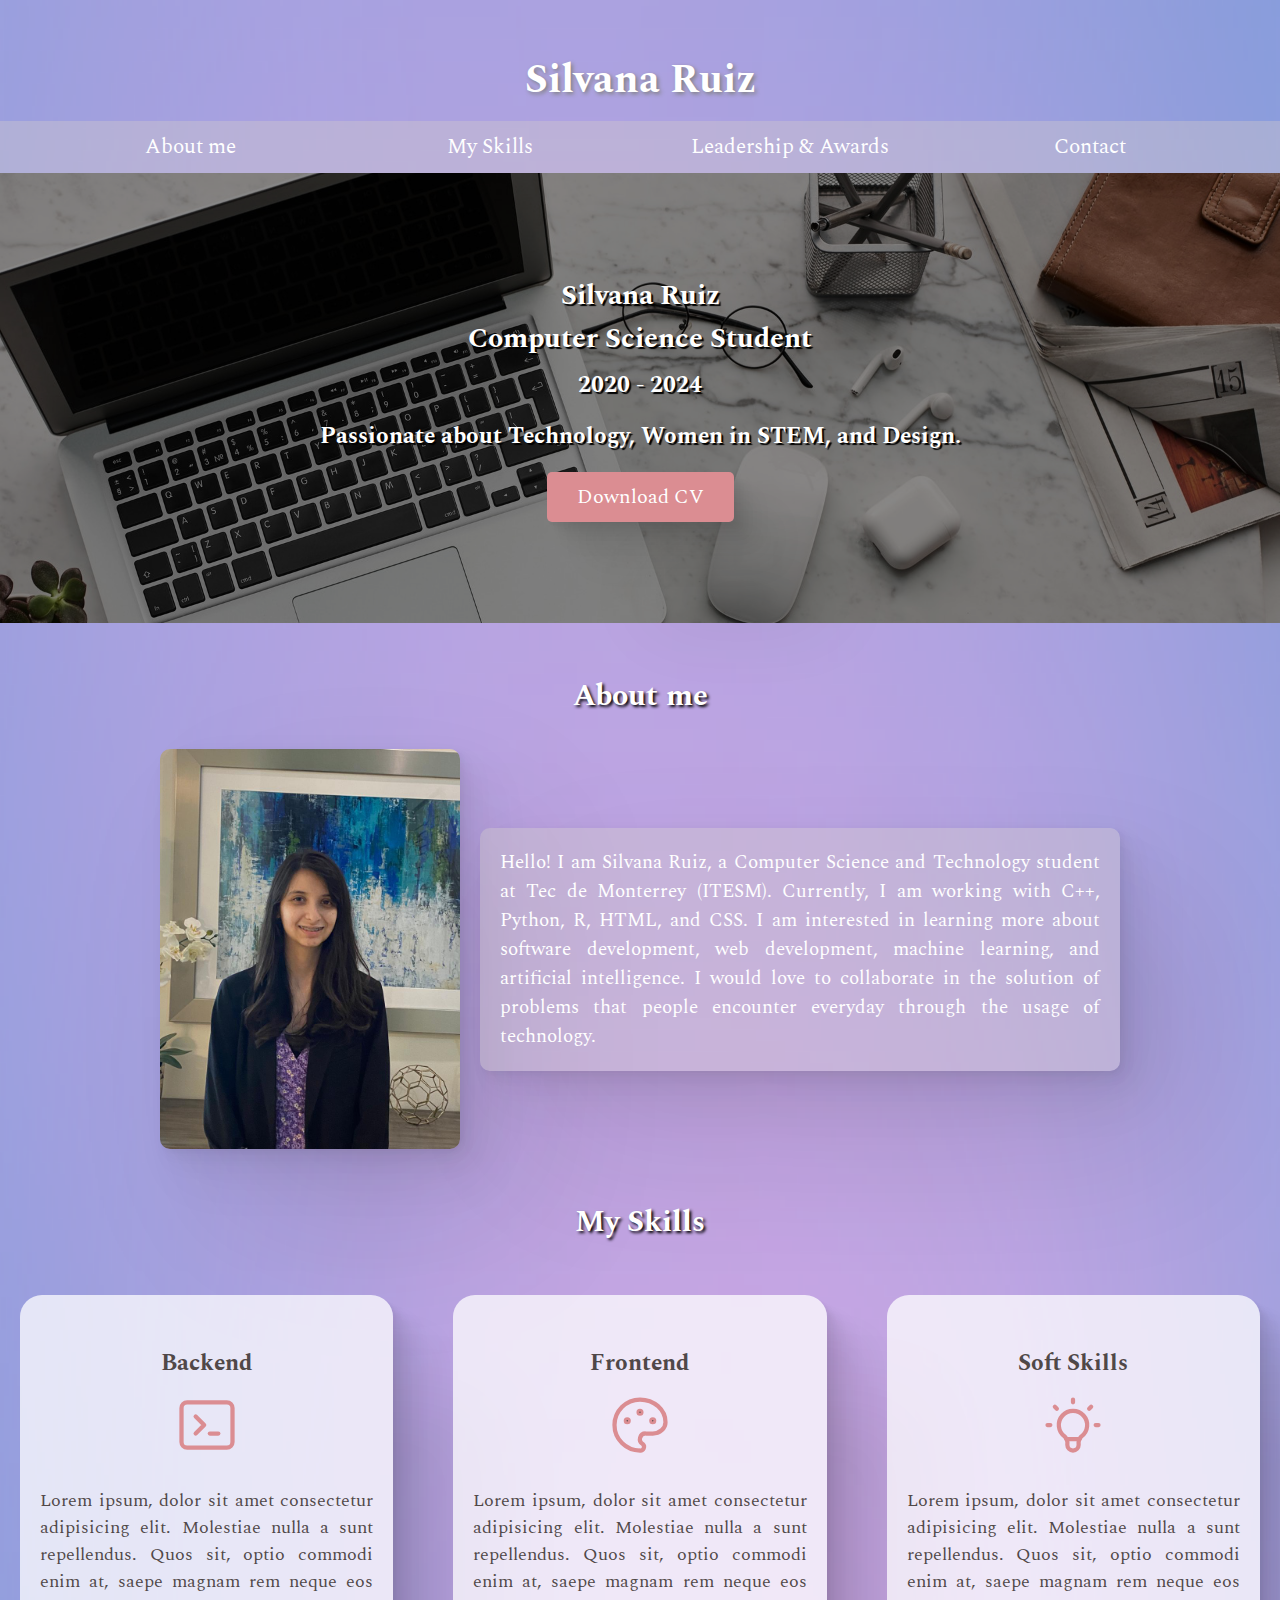
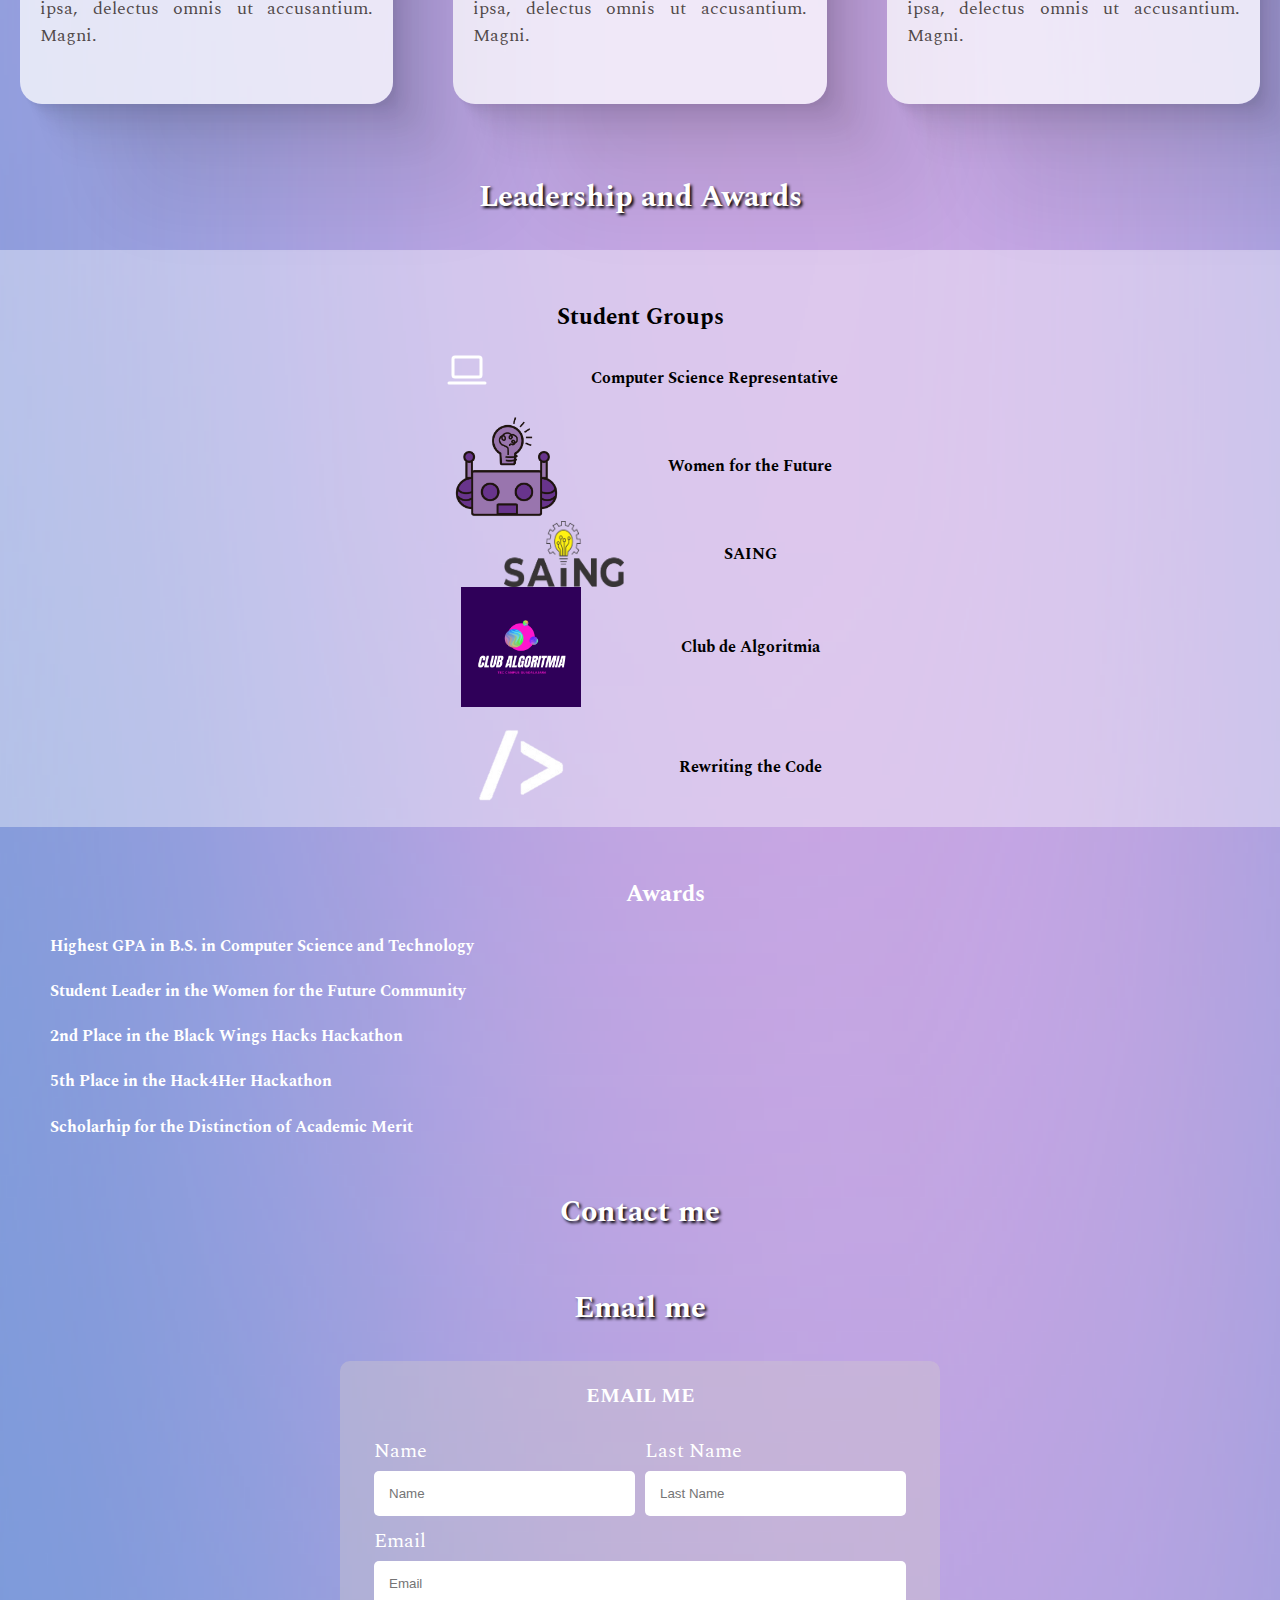
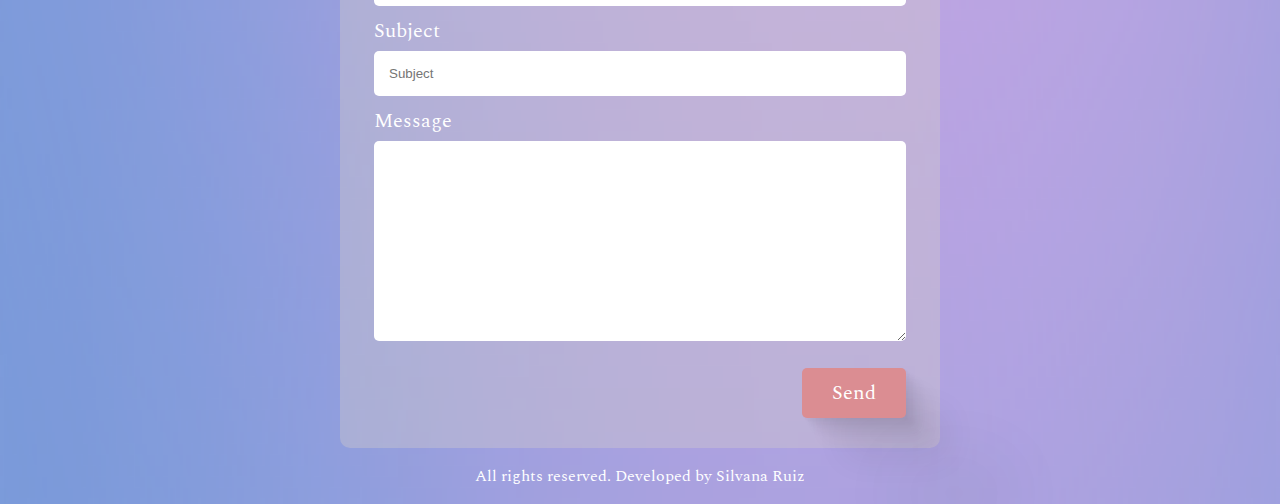
==== commit 4738ba79: "new section" ====
--- a/My_Website/index.html
+++ b/My_Website/index.html
@@ -43,19 +43,17 @@
 
     <section class="about-me" id="aboutMe">
       <h2 class="title-h2">About me</h2>
-        <div class="about-me-content ">
-          <img src="img/silvanaruiz.jpeg" alt="Silvana Ruiz photo">
-          <p>
-            Hello! I am Silvana Ruiz, a Computer Science and Technology student at
-            Tec de Monterrey (ITESM). Currently, I am working with C++, Python, R, HTML,
-            and CSS. I am interested in learning more about software development,
-            web development, machine learning, and artificial intelligence. I would
-            love to collaborate in the solution of problems that people encounter
-            everyday through the usage of technology.
-          </p>
-          
-        </div>
-        
+      <div class="about-me-content">
+        <img src="img/silvanaruiz.jpeg" alt="Silvana Ruiz photo" />
+        <p>
+          Hello! I am Silvana Ruiz, a Computer Science and Technology student at
+          Tec de Monterrey (ITESM). Currently, I am working with C++, Python, R,
+          HTML, and CSS. I am interested in learning more about software
+          development, web development, machine learning, and artificial
+          intelligence. I would love to collaborate in the solution of problems
+          that people encounter everyday through the usage of technology.
+        </p>
+      </div>
     </section>
 
     <main>
@@ -161,38 +159,73 @@
       <!--Skills-->
     </main>
 
-    <section id="leadership">
+    <section id="leadershipAwards">
       <h2 class="title-h2">Leadership and Awards</h2>
-
       <div class="leadership">
-        <div class="img-student-groups">
-          
-        </div>
-        <div class="student-groups">
-          <h3>Student Groups</h3>
-            <h4>Computer Science Representative</h4>
-            <h4>Women for the Future</h4>
-            <h4>SAING</h4>
-            <h4>Club de Algoritmia</h4>
-            <h4>Rewriting the Code</h4>
-        </div>
-
-        <div class="awards">
-          <h3>Awards</h3>
-            <h4>Highest GPA in B.S. in Computer Science and Technology</h4>
-            <h4>Student Leader in the Women for the Future Community</h4>
-            <h4>5th Place in the Hack4Her Hackathon</h4>
-            <h4>Scholarhip for the Distinction of Academic Merit</h4>
-        </div>
-
-      </div>
-    </section> <!--Leadership and Awards-->
-
+        <h3>Student Groups</h3>
+        <div class="student-groups">
+          <svg
+            xmlns="http://www.w3.org/2000/svg"
+            class="icon icon-tabler icon-tabler-device-laptop"
+            width="48"
+            height="48"
+            viewBox="0 0 24 24"
+            stroke-width="1.5"
+            stroke="#ffffff"
+            fill="none"
+            stroke-linecap="round"
+            stroke-linejoin="round"
+          >
+            <path stroke="none" d="M0 0h24v24H0z" fill="none" />
+            <line x1="3" y1="19" x2="21" y2="19" />
+            <rect x="5" y="6" width="14" height="10" rx="1" />
+          </svg>
+          <h4>Computer Science Representative</h4>
+        </div>
+        <div class="student-groups">
+          <img
+            src="img/logos/wftf.png"
+            alt="Women for the Future logo"
+          />
+          <h4>Women for the Future</h4>
+        </div>
+        <div class="student-groups">
+          <img
+            src="img/logos/saing.png"
+            alt="SAING logo"
+          />
+          <h4>SAING</h4>
+        </div>
+        <div class="student-groups">
+          <img
+            src="img/logos/ca.png"
+            alt="Club de Algoritmia logo"
+          />
+          <h4>Club de Algoritmia</h4>
+        </div>
+        <div class="student-groups">
+          <img
+            src="img/logos/rtc.png"
+            alt="Rewriting the Code logo"
+          />
+          <h4>Rewriting the Code</h4>
+        </div>
+      </div>
+      <div class="awards">
+        <h3>Awards</h3>
+        <h4>Highest GPA in B.S. in Computer Science and Technology</h4>
+        <h4>Student Leader in the Women for the Future Community</h4>
+        <h4>2nd Place in the Black Wings Hacks Hackathon</h4>
+        <h4>5th Place in the Hack4Her Hackathon</h4>
+        <h4>Scholarhip for the Distinction of Academic Merit</h4>
+      </div>
+    </section>
+    <!--Leadership and Awards-->
 
     <section>
       <h2 class="title-h2">Contact me</h2>
-
-    </section> <!--Contact me section-->
+    </section>
+    <!--Contact me section-->
 
     <section>
       <h2 class="title-h2">Email me</h2>
@@ -233,10 +266,8 @@
           </div>
         </fieldset>
       </form>
-    </section> <!--Contact Information-->
-
-    
-
+    </section>
+    <!--Contact Information-->
 
     <footer class="footer">
       <p>All rights reserved. Developed by Silvana Ruiz</p>
--- a/My_Website/css/styles.css
+++ b/My_Website/css/styles.css
@@ -25,8 +25,10 @@
 html {
   font-size: 62.5%;
   box-sizing: border-box;
+  /*
   scroll-snap-type: y mandatory;
-  scroll-behavior:smooth; /*Smooth scroll effect without using javascript*/
+  scroll-behavior:smooth;*/ /*Smooth scroll effect without using javascript*/
+  
 }
 
 /**Scroll Snaps**/
@@ -34,7 +36,7 @@
 .title,
 .about-me,
 .skills,
-.leadership,
+.leadershipAwards,
 .form,
 .footer {
   scroll-snap-align: center;
@@ -161,8 +163,9 @@
   font-size: 2.1rem;
   font-weight: normal;
   padding: 1rem;
-  padding-left: 10rem;
-  padding-right: 10rem;
+  padding-left: 5rem;
+  padding-right: 5rem;
+  width:100%;
 }
 
 .menu a:hover {
@@ -327,7 +330,7 @@
   display: flex;
   flex-direction: column;
 }
-
+/*
 .student-groups {
   display: flex;
   flex-direction: column;
@@ -336,13 +339,43 @@
 .awards {
   display: flex;
   flex-direction: column;
+}*/
+.leadership {
+  display: flex;
+  flex-direction:row;
+  
+}
+
+.leadership h4 {
+ margin-left: 4rem;
+}
+
+.student-groups {
+  display: flex;
+  flex-direction: row;
+  justify-content: center;
+
+}
+
+.student-groups img {
+  max-width: 120px;
+}
+
+.student-groups h4 {
+  align-self: center;
+  margin-left: 10rem;
 }
 
 @media (min-width: 768px){
     .leadership {
-      flex-direction: row;
-
+      flex-direction: column;
+      justify-content:center;
     }
+    .awards {
+      margin-left: 5rem;
+    }
+    
+    
 }
 
 /**Email Form**/
--- a/My_Website/css/styles.css
+++ b/My_Website/css/styles.css
@@ -25,8 +25,10 @@
 html {
   font-size: 62.5%;
   box-sizing: border-box;
+  /*
   scroll-snap-type: y mandatory;
-  scroll-behavior:smooth; /*Smooth scroll effect without using javascript*/
+  scroll-behavior:smooth;*/ /*Smooth scroll effect without using javascript*/
+  
 }
 
 /**Scroll Snaps**/
@@ -34,7 +36,7 @@
 .title,
 .about-me,
 .skills,
-.leadership,
+.leadershipAwards,
 .form,
 .footer {
   scroll-snap-align: center;
@@ -161,8 +163,9 @@
   font-size: 2.1rem;
   font-weight: normal;
   padding: 1rem;
-  padding-left: 10rem;
-  padding-right: 10rem;
+  padding-left: 5rem;
+  padding-right: 5rem;
+  width:100%;
 }
 
 .menu a:hover {
@@ -327,7 +330,7 @@
   display: flex;
   flex-direction: column;
 }
-
+/*
 .student-groups {
   display: flex;
   flex-direction: column;
@@ -336,13 +339,43 @@
 .awards {
   display: flex;
   flex-direction: column;
+}*/
+.leadership {
+  display: flex;
+  flex-direction:row;
+  
+}
+
+.leadership h4 {
+ margin-left: 4rem;
+}
+
+.student-groups {
+  display: flex;
+  flex-direction: row;
+  justify-content: center;
+
+}
+
+.student-groups img {
+  max-width: 120px;
+}
+
+.student-groups h4 {
+  align-self: center;
+  margin-left: 10rem;
 }
 
 @media (min-width: 768px){
     .leadership {
-      flex-direction: row;
-
+      flex-direction: column;
+      justify-content:center;
     }
+    .awards {
+      margin-left: 5rem;
+    }
+    
+    
 }
 
 /**Email Form**/
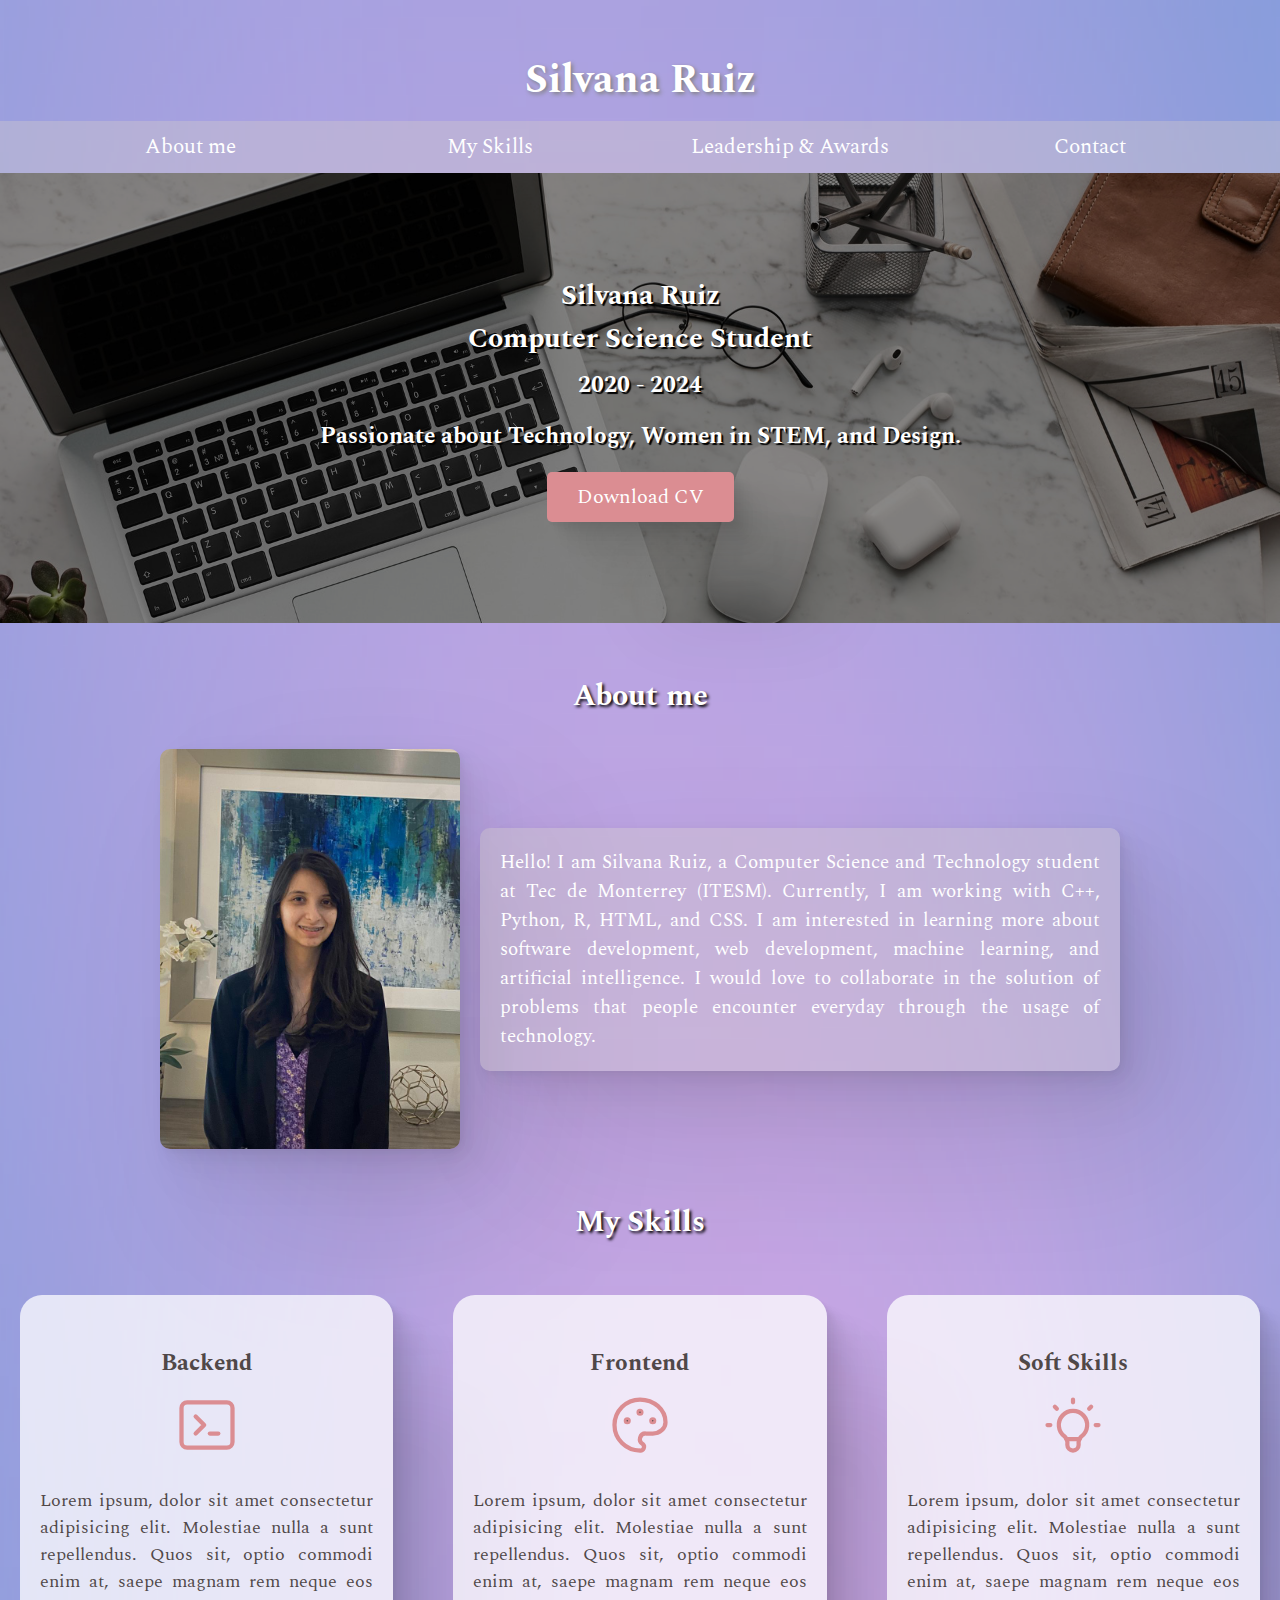
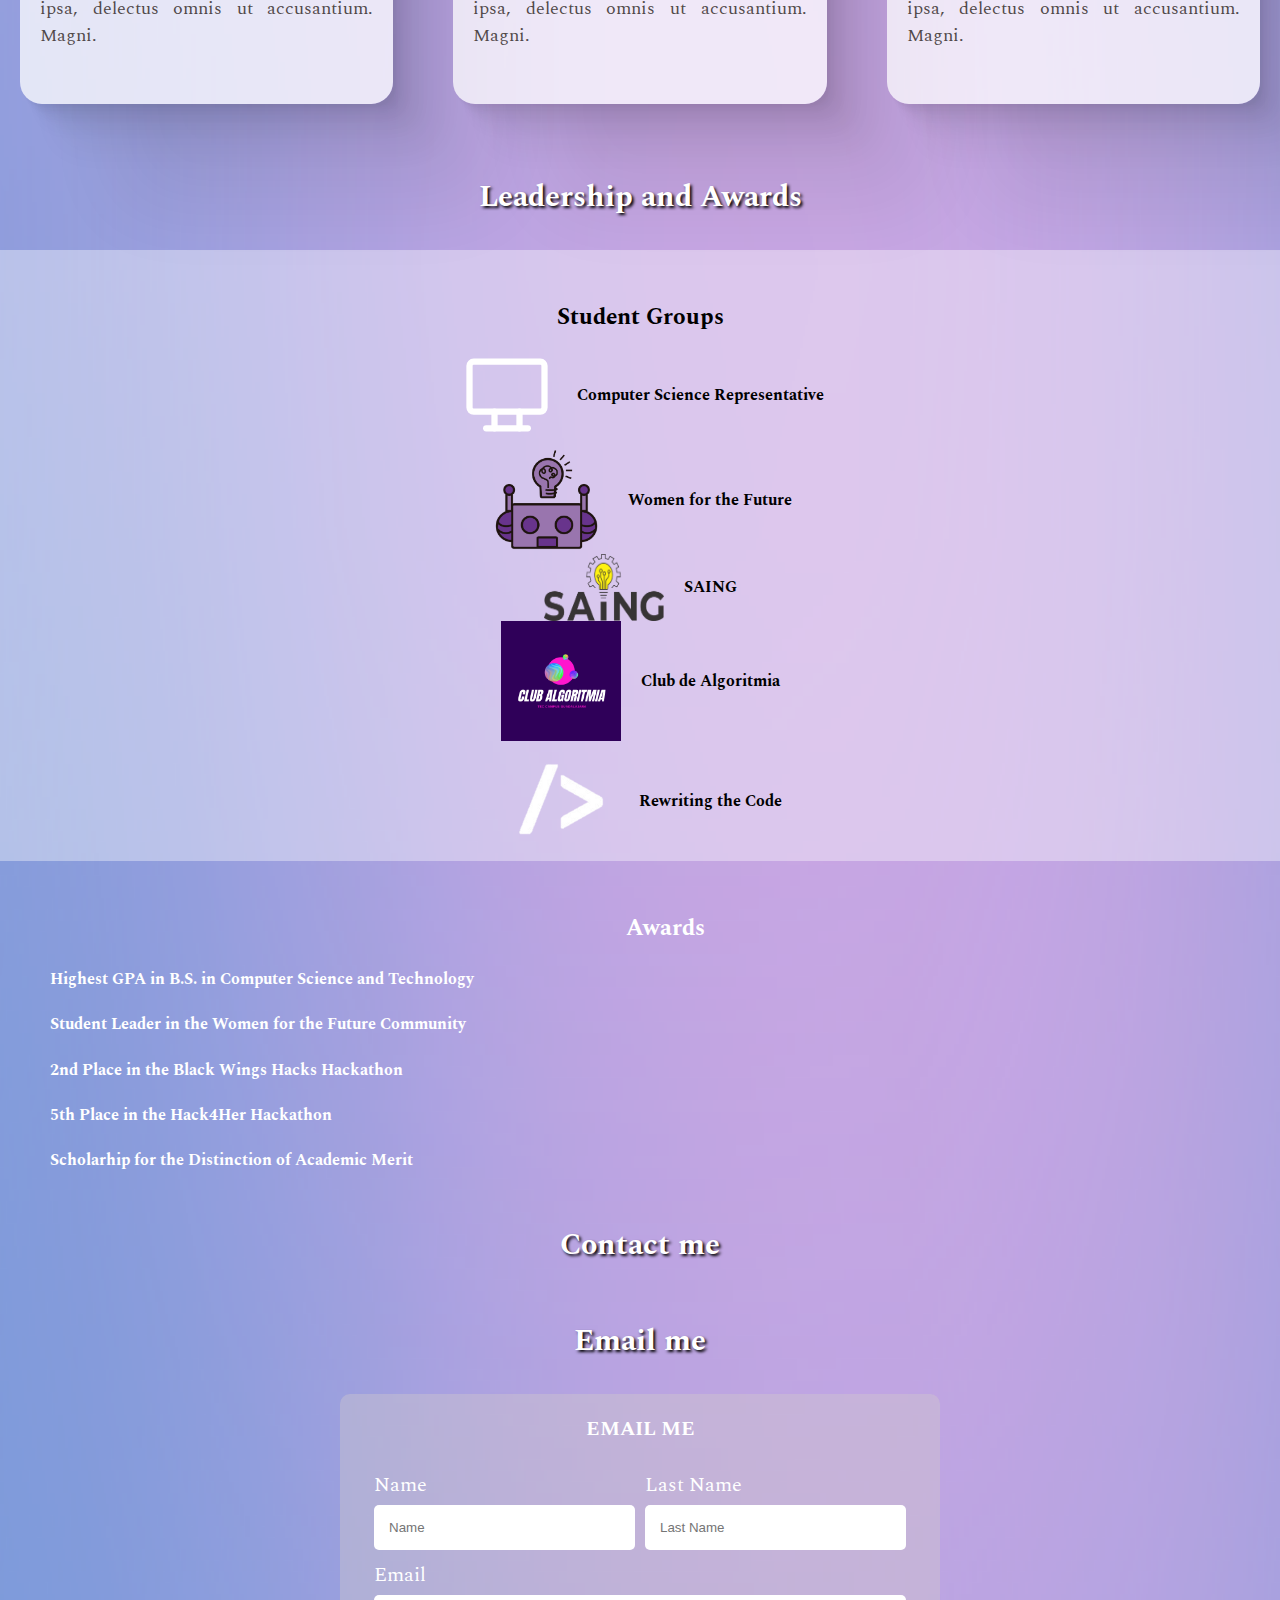
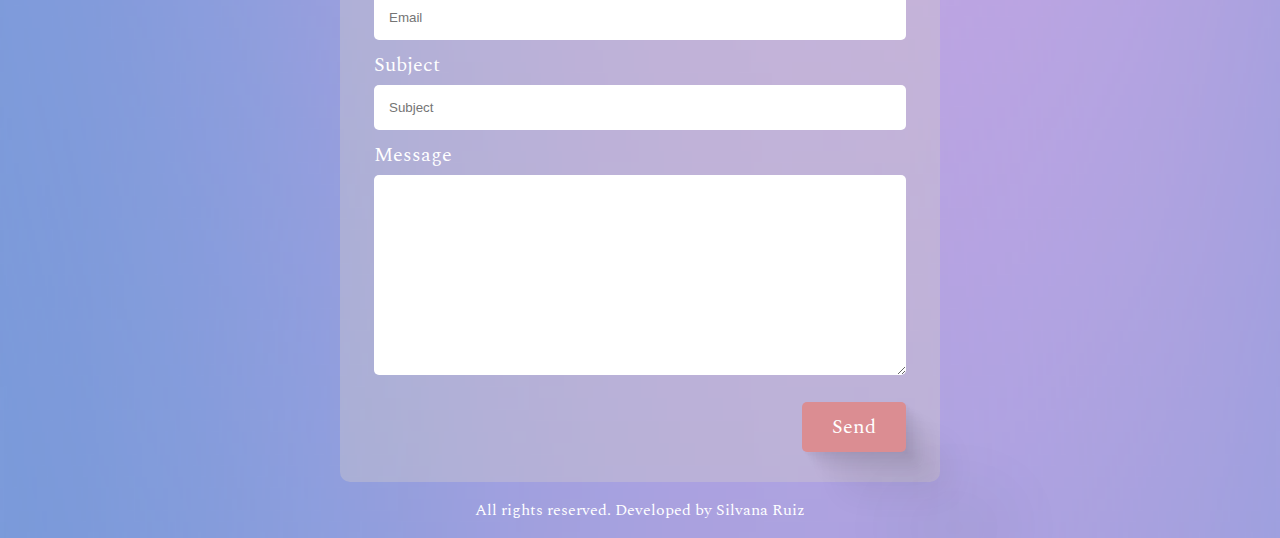
==== commit 8b7e8b54: "section" ====
--- a/My_Website/index.html
+++ b/My_Website/index.html
@@ -164,21 +164,12 @@
       <div class="leadership">
         <h3>Student Groups</h3>
         <div class="student-groups">
-          <svg
-            xmlns="http://www.w3.org/2000/svg"
-            class="icon icon-tabler icon-tabler-device-laptop"
-            width="48"
-            height="48"
-            viewBox="0 0 24 24"
-            stroke-width="1.5"
-            stroke="#ffffff"
-            fill="none"
-            stroke-linecap="round"
-            stroke-linejoin="round"
-          >
-            <path stroke="none" d="M0 0h24v24H0z" fill="none" />
-            <line x1="3" y1="19" x2="21" y2="19" />
-            <rect x="5" y="6" width="14" height="10" rx="1" />
+          <svg xmlns="http://www.w3.org/2000/svg" class="icon icon-tabler icon-tabler-device-desktop" width="100" height="100" viewBox="0 0 24 24" stroke-width="1.5" stroke="#ffffff" fill="none" stroke-linecap="round" stroke-linejoin="round">
+            <path stroke="none" d="M0 0h24v24H0z" fill="none"/>
+            <rect x="3" y="4" width="18" height="12" rx="1" />
+            <line x1="7" y1="20" x2="17" y2="20" />
+            <line x1="9" y1="16" x2="9" y2="20" />
+            <line x1="15" y1="16" x2="15" y2="20" />
           </svg>
           <h4>Computer Science Representative</h4>
         </div>
--- a/My_Website/css/styles.css
+++ b/My_Website/css/styles.css
@@ -347,7 +347,7 @@
 }
 
 .leadership h4 {
- margin-left: 4rem;
+ 
 }
 
 .student-groups {
@@ -363,13 +363,14 @@
 
 .student-groups h4 {
   align-self: center;
-  margin-left: 10rem;
+  margin-left:2rem;
+  text-align:left;
 }
 
 @media (min-width: 768px){
     .leadership {
       flex-direction: column;
-      justify-content:center;
+      justify-content:flex-start;
     }
     .awards {
       margin-left: 5rem;
--- a/My_Website/css/styles.css
+++ b/My_Website/css/styles.css
@@ -347,7 +347,7 @@
 }
 
 .leadership h4 {
- margin-left: 4rem;
+ 
 }
 
 .student-groups {
@@ -363,13 +363,14 @@
 
 .student-groups h4 {
   align-self: center;
-  margin-left: 10rem;
+  margin-left:2rem;
+  text-align:left;
 }
 
 @media (min-width: 768px){
     .leadership {
       flex-direction: column;
-      justify-content:center;
+      justify-content:flex-start;
     }
     .awards {
       margin-left: 5rem;
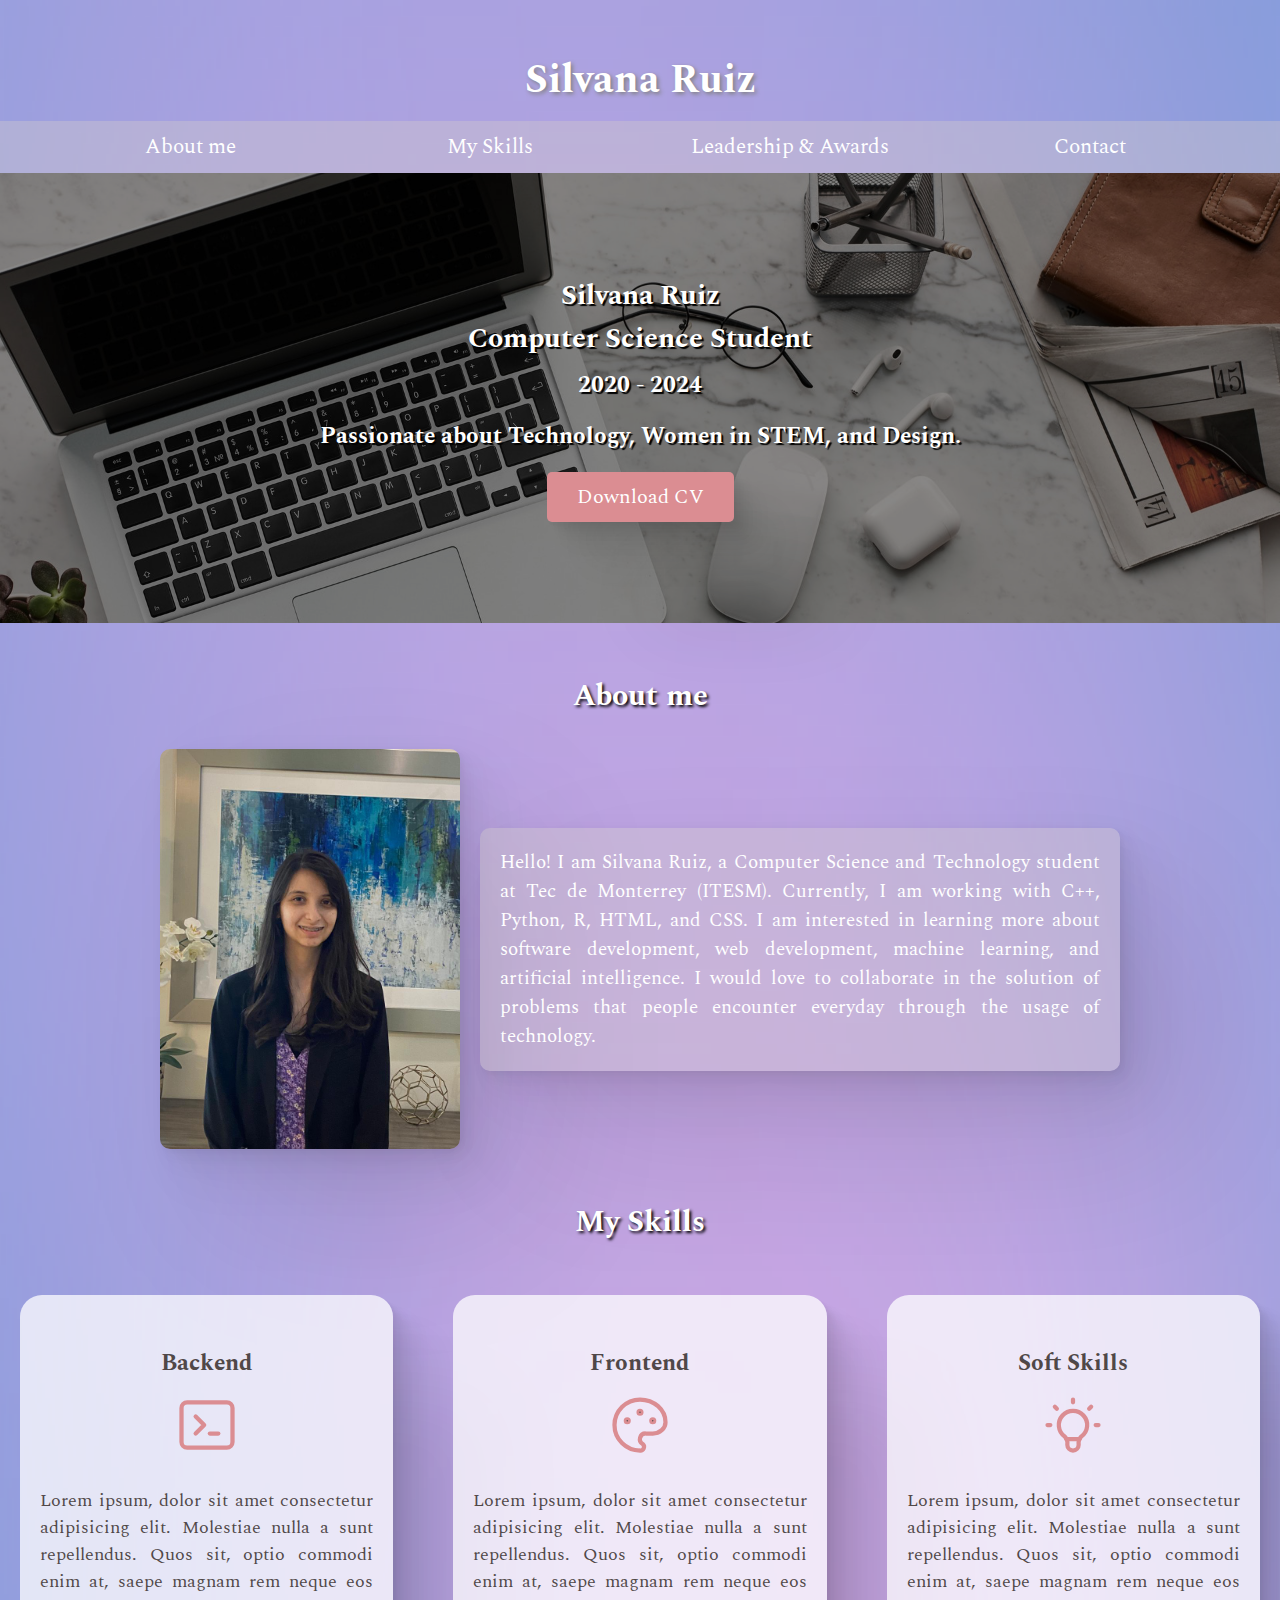
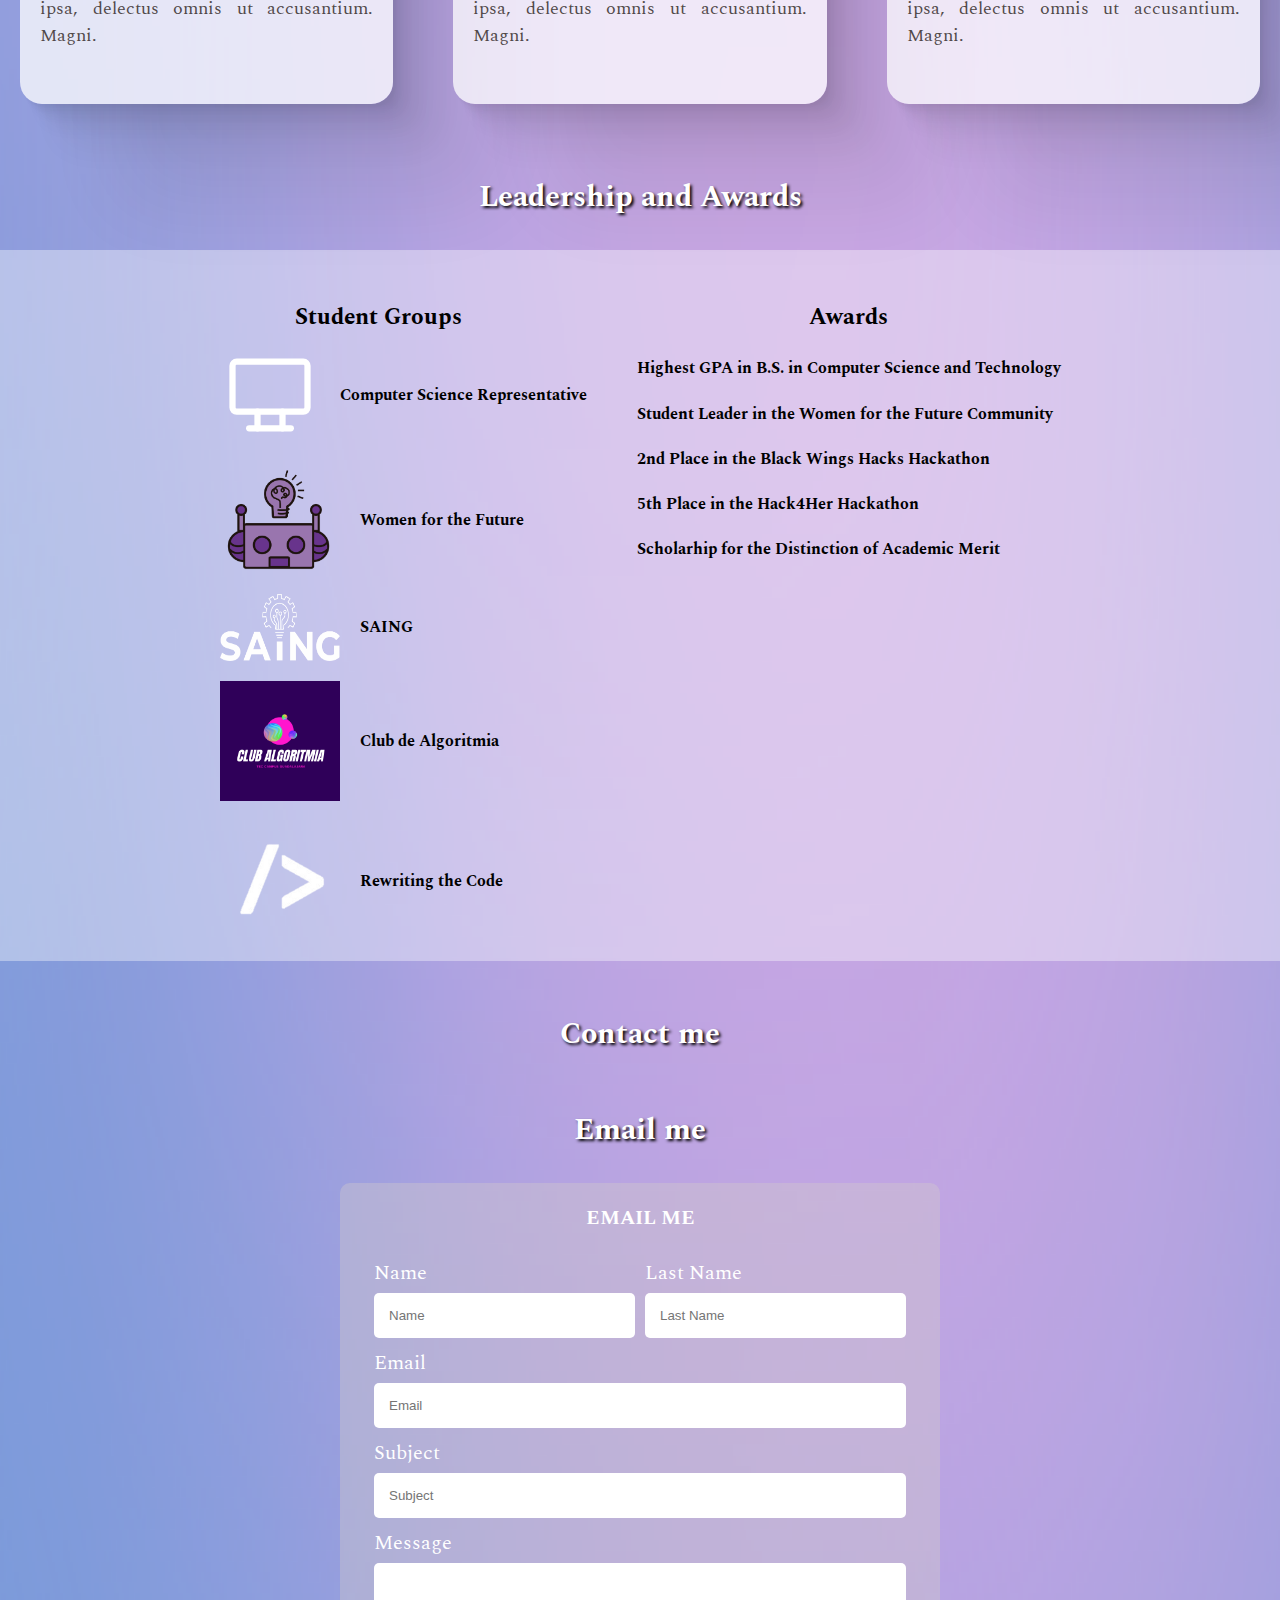
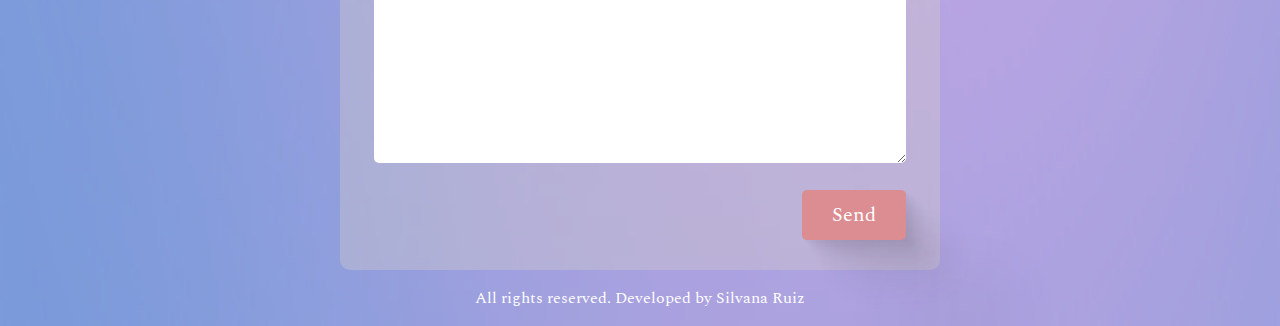
==== commit 97725f16: "Flexbox" ====
--- a/My_Website/index.html
+++ b/My_Website/index.html
@@ -161,55 +161,58 @@
 
     <section id="leadershipAwards">
       <h2 class="title-h2">Leadership and Awards</h2>
-      <div class="leadership">
-        <h3>Student Groups</h3>
-        <div class="student-groups">
-          <svg xmlns="http://www.w3.org/2000/svg" class="icon icon-tabler icon-tabler-device-desktop" width="100" height="100" viewBox="0 0 24 24" stroke-width="1.5" stroke="#ffffff" fill="none" stroke-linecap="round" stroke-linejoin="round">
-            <path stroke="none" d="M0 0h24v24H0z" fill="none"/>
-            <rect x="3" y="4" width="18" height="12" rx="1" />
-            <line x1="7" y1="20" x2="17" y2="20" />
-            <line x1="9" y1="16" x2="9" y2="20" />
-            <line x1="15" y1="16" x2="15" y2="20" />
-          </svg>
-          <h4>Computer Science Representative</h4>
+      <div class="leadership_Awards">
+        <div class="leadership">
+          <h3>Student Groups</h3>
+          <div class="student-groups">
+            <svg xmlns="http://www.w3.org/2000/svg" class="icon icon-tabler icon-tabler-device-desktop" width="100" height="100" viewBox="0 0 24 24" stroke-width="1.5" stroke="#ffffff" fill="none" stroke-linecap="round" stroke-linejoin="round">
+              <path stroke="none" d="M0 0h24v24H0z" fill="none"/>
+              <rect x="3" y="4" width="18" height="12" rx="1" />
+              <line x1="7" y1="20" x2="17" y2="20" />
+              <line x1="9" y1="16" x2="9" y2="20" />
+              <line x1="15" y1="16" x2="15" y2="20" />
+            </svg>
+            <h4>Computer Science Representative</h4>
+          </div>
+          <div class="student-groups">
+            <img
+              src="img/logos/wftf.png"
+              alt="Women for the Future logo"
+            />
+            <h4>Women for the Future</h4>
+          </div>
+          <div class="student-groups">
+            <img
+              src="img/logos/saing2.png"
+              alt="SAING logo"
+            />
+            <h4>SAING</h4>
+          </div>
+          <div class="student-groups">
+            <img
+              src="img/logos/ca.png"
+              alt="Club de Algoritmia logo"
+            />
+            <h4>Club de Algoritmia</h4>
+          </div>
+          <div class="student-groups">
+            <img
+              src="img/logos/rtc.png"
+              alt="Rewriting the Code logo"
+            />
+            <h4>Rewriting the Code</h4>
+          </div>
         </div>
-        <div class="student-groups">
-          <img
-            src="img/logos/wftf.png"
-            alt="Women for the Future logo"
-          />
-          <h4>Women for the Future</h4>
-        </div>
-        <div class="student-groups">
-          <img
-            src="img/logos/saing.png"
-            alt="SAING logo"
-          />
-          <h4>SAING</h4>
-        </div>
-        <div class="student-groups">
-          <img
-            src="img/logos/ca.png"
-            alt="Club de Algoritmia logo"
-          />
-          <h4>Club de Algoritmia</h4>
-        </div>
-        <div class="student-groups">
-          <img
-            src="img/logos/rtc.png"
-            alt="Rewriting the Code logo"
-          />
-          <h4>Rewriting the Code</h4>
+        <div class="awards">
+          <h3>Awards</h3>
+          <h4>Highest GPA in B.S. in Computer Science and Technology</h4>
+          <h4>Student Leader in the Women for the Future Community</h4>
+          <h4>2nd Place in the Black Wings Hacks Hackathon</h4>
+          <h4>5th Place in the Hack4Her Hackathon</h4>
+          <h4>Scholarhip for the Distinction of Academic Merit</h4>
         </div>
       </div>
-      <div class="awards">
-        <h3>Awards</h3>
-        <h4>Highest GPA in B.S. in Computer Science and Technology</h4>
-        <h4>Student Leader in the Women for the Future Community</h4>
-        <h4>2nd Place in the Black Wings Hacks Hackathon</h4>
-        <h4>5th Place in the Hack4Her Hackathon</h4>
-        <h4>Scholarhip for the Distinction of Academic Merit</h4>
-      </div>
+      
     </section>
     <!--Leadership and Awards-->
 
--- a/My_Website/css/styles.css
+++ b/My_Website/css/styles.css
@@ -324,9 +324,14 @@
 }
 
 
+/**LEADERSHIP AND AWARDS**/
+.leadership_Awards {
+  background-color: rgba(255, 255, 255, 0.377);
+  color:black;
+
+}
 .leadership {
-  color:black;
-  background-color: rgba(255, 255, 255, 0.377);
+  
   display: flex;
   flex-direction: column;
 }
@@ -342,23 +347,29 @@
 }*/
 .leadership {
   display: flex;
-  flex-direction:row;
-  
-}
-
-.leadership h4 {
- 
+  flex-direction:column;
+  justify-content:space-between;
+  
+  
+}
+
+.leadership_Awards {
+  
 }
 
 .student-groups {
   display: flex;
   flex-direction: row;
-  justify-content: center;
+  justify-content: flex-start;
+  
+  margin-left: 5rem;
+  margin-bottom:2rem;
 
 }
 
 .student-groups img {
   max-width: 120px;
+  justify-content:flex-start;
 }
 
 .student-groups h4 {
@@ -367,15 +378,19 @@
   text-align:left;
 }
 
+.awards {
+  margin-right: 5rem;
+}
+
 @media (min-width: 768px){
-    .leadership {
-      flex-direction: column;
-      justify-content:flex-start;
-    }
     .awards {
       margin-left: 5rem;
     }
-    
+    .leadership_Awards {
+      display:flex;
+      flex-direction:row;
+      justify-content: center;
+    }
     
 }
 
--- a/My_Website/css/styles.css
+++ b/My_Website/css/styles.css
@@ -324,9 +324,14 @@
 }
 
 
+/**LEADERSHIP AND AWARDS**/
+.leadership_Awards {
+  background-color: rgba(255, 255, 255, 0.377);
+  color:black;
+
+}
 .leadership {
-  color:black;
-  background-color: rgba(255, 255, 255, 0.377);
+  
   display: flex;
   flex-direction: column;
 }
@@ -342,23 +347,29 @@
 }*/
 .leadership {
   display: flex;
-  flex-direction:row;
-  
-}
-
-.leadership h4 {
- 
+  flex-direction:column;
+  justify-content:space-between;
+  
+  
+}
+
+.leadership_Awards {
+  
 }
 
 .student-groups {
   display: flex;
   flex-direction: row;
-  justify-content: center;
+  justify-content: flex-start;
+  
+  margin-left: 5rem;
+  margin-bottom:2rem;
 
 }
 
 .student-groups img {
   max-width: 120px;
+  justify-content:flex-start;
 }
 
 .student-groups h4 {
@@ -367,15 +378,19 @@
   text-align:left;
 }
 
+.awards {
+  margin-right: 5rem;
+}
+
 @media (min-width: 768px){
-    .leadership {
-      flex-direction: column;
-      justify-content:flex-start;
-    }
     .awards {
       margin-left: 5rem;
     }
-    
+    .leadership_Awards {
+      display:flex;
+      flex-direction:row;
+      justify-content: center;
+    }
     
 }
 
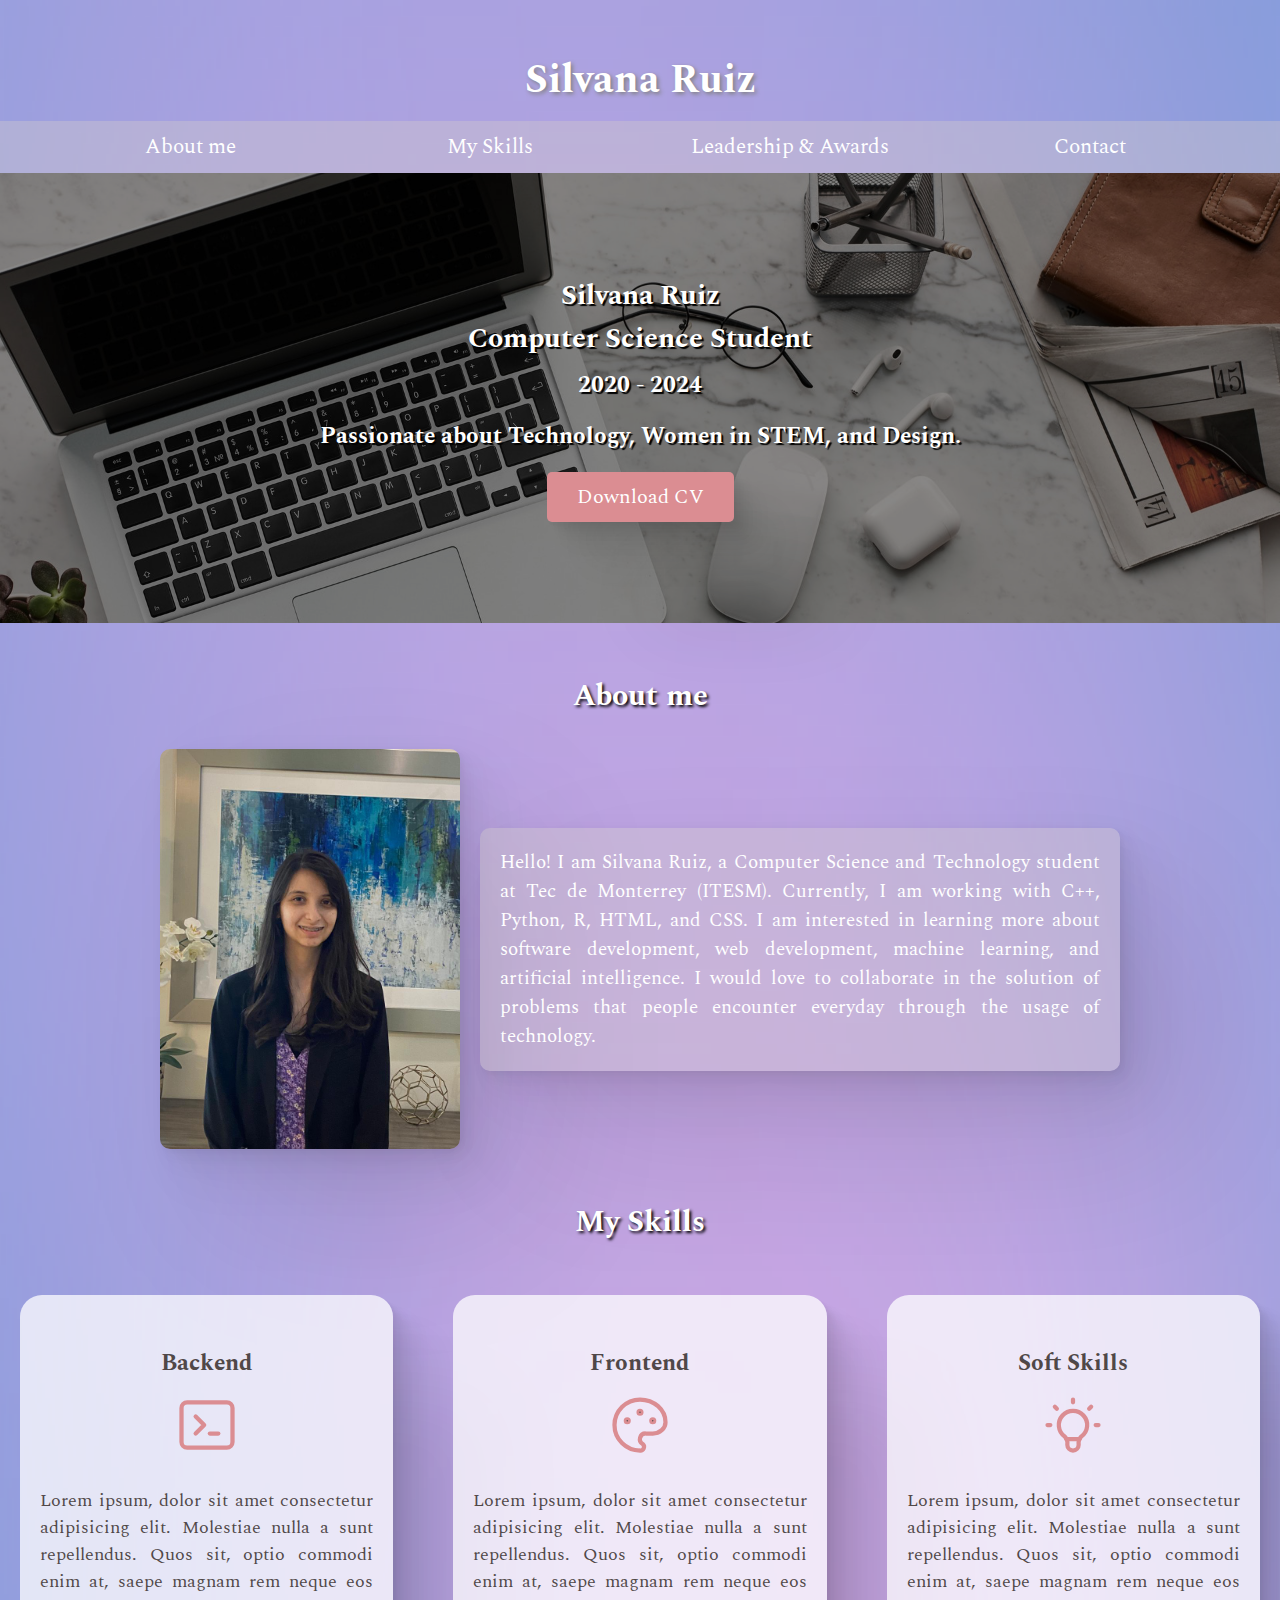
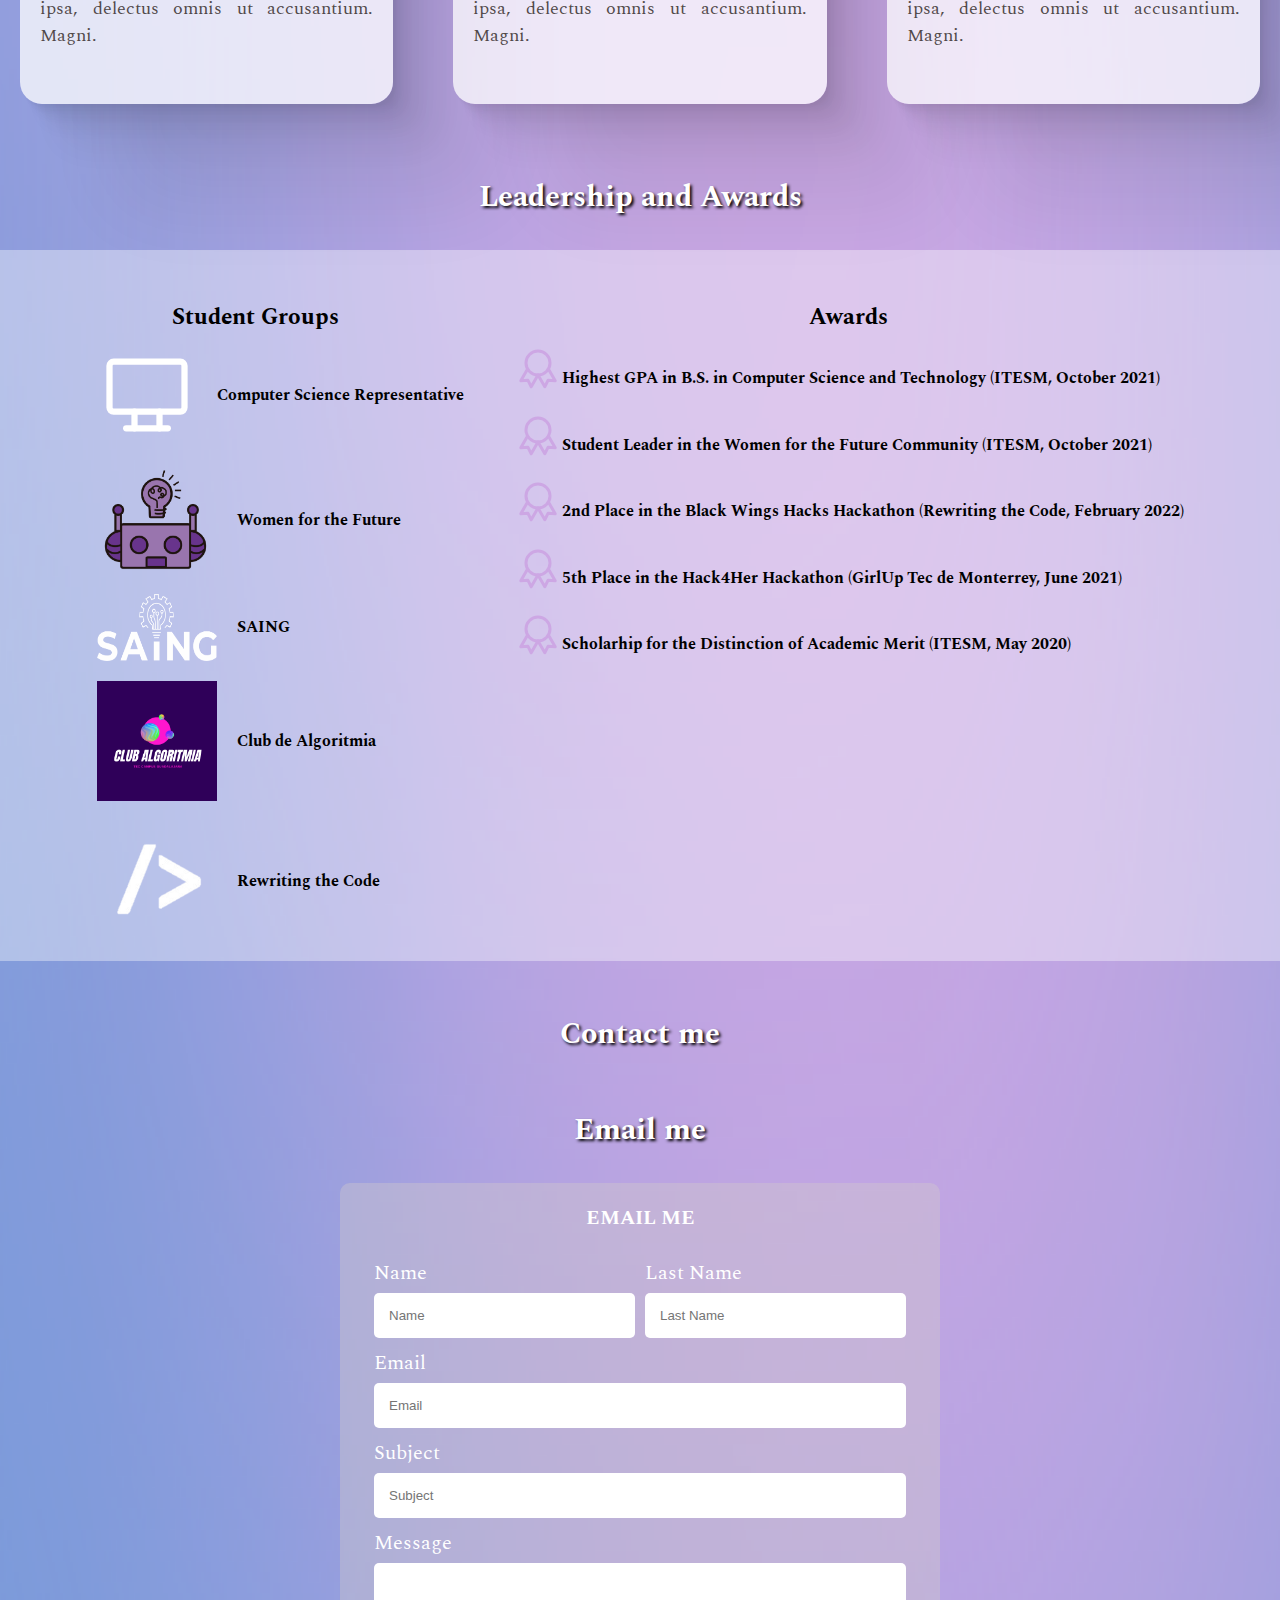
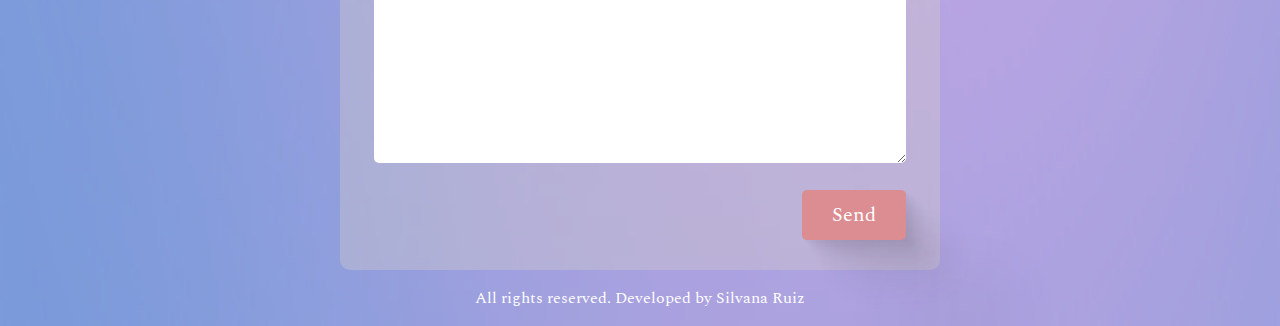
==== commit 2a3d18eb: "flex icon and name" ====
--- a/My_Website/index.html
+++ b/My_Website/index.html
@@ -205,11 +205,53 @@
         </div>
         <div class="awards">
           <h3>Awards</h3>
-          <h4>Highest GPA in B.S. in Computer Science and Technology</h4>
-          <h4>Student Leader in the Women for the Future Community</h4>
-          <h4>2nd Place in the Black Wings Hacks Hackathon</h4>
-          <h4>5th Place in the Hack4Her Hackathon</h4>
-          <h4>Scholarhip for the Distinction of Academic Merit</h4>
+          <div class="awardsIcons">
+            <svg xmlns="http://www.w3.org/2000/svg" class="icon icon-tabler icon-tabler-award" width="48" height="48" viewBox="0 0 24 24" stroke-width="1.5" stroke="#cda7e4" fill="none" stroke-linecap="round" stroke-linejoin="round">
+              <path stroke="none" d="M0 0h24v24H0z" fill="none"/>
+              <circle cx="12" cy="9" r="6" />
+              <polyline points="9 14.2 9 21 12 19 15 21 15 14.2" transform="rotate(-30 12 9)" />
+              <polyline points="9 14.2 9 21 12 19 15 21 15 14.2" transform="rotate(30 12 9)" />
+            </svg>
+            <h4>Highest GPA in B.S. in Computer Science and Technology (ITESM, October 2021) </h4>
+          </div>
+          <div class="awardsIcons">
+            <svg xmlns="http://www.w3.org/2000/svg" class="icon icon-tabler icon-tabler-award" width="48" height="48" viewBox="0 0 24 24" stroke-width="1.5" stroke="#cda7e4" fill="none" stroke-linecap="round" stroke-linejoin="round">
+              <path stroke="none" d="M0 0h24v24H0z" fill="none"/>
+              <circle cx="12" cy="9" r="6" />
+              <polyline points="9 14.2 9 21 12 19 15 21 15 14.2" transform="rotate(-30 12 9)" />
+              <polyline points="9 14.2 9 21 12 19 15 21 15 14.2" transform="rotate(30 12 9)" />
+            </svg>
+            <h4>Student Leader in the Women for the Future Community (ITESM, October 2021)</h4>
+          </div>
+          <div class="awardsIcons">
+            <svg xmlns="http://www.w3.org/2000/svg" class="icon icon-tabler icon-tabler-award" width="48" height="48" viewBox="0 0 24 24" stroke-width="1.5" stroke="#cda7e4" fill="none" stroke-linecap="round" stroke-linejoin="round">
+              <path stroke="none" d="M0 0h24v24H0z" fill="none"/>
+              <circle cx="12" cy="9" r="6" />
+              <polyline points="9 14.2 9 21 12 19 15 21 15 14.2" transform="rotate(-30 12 9)" />
+              <polyline points="9 14.2 9 21 12 19 15 21 15 14.2" transform="rotate(30 12 9)" />
+            </svg>
+            <h4>2nd Place in the Black Wings Hacks Hackathon (Rewriting the Code, February 2022)</h4>
+          </div>
+          <div class="awardsIcons">
+            <svg xmlns="http://www.w3.org/2000/svg" class="icon icon-tabler icon-tabler-award" width="48" height="48" viewBox="0 0 24 24" stroke-width="1.5" stroke="#cda7e4" fill="none" stroke-linecap="round" stroke-linejoin="round">
+              <path stroke="none" d="M0 0h24v24H0z" fill="none"/>
+              <circle cx="12" cy="9" r="6" />
+              <polyline points="9 14.2 9 21 12 19 15 21 15 14.2" transform="rotate(-30 12 9)" />
+              <polyline points="9 14.2 9 21 12 19 15 21 15 14.2" transform="rotate(30 12 9)" />
+            </svg>
+            <h4>5th Place in the Hack4Her Hackathon (GirlUp Tec de Monterrey, June 2021)</h4>
+          </div>
+          <div class="awardsIcons">
+            <svg xmlns="http://www.w3.org/2000/svg" class="icon icon-tabler icon-tabler-award" width="48" height="48" viewBox="0 0 24 24" stroke-width="1.5" stroke="#cda7e4" fill="none" stroke-linecap="round" stroke-linejoin="round">
+              <path stroke="none" d="M0 0h24v24H0z" fill="none"/>
+              <circle cx="12" cy="9" r="6" />
+              <polyline points="9 14.2 9 21 12 19 15 21 15 14.2" transform="rotate(-30 12 9)" />
+              <polyline points="9 14.2 9 21 12 19 15 21 15 14.2" transform="rotate(30 12 9)" />
+            </svg>
+            <h4>Scholarhip for the Distinction of Academic Merit (ITESM, May 2020)</h4>
+          </div>
+          
+          
         </div>
       </div>
       
--- a/My_Website/css/styles.css
+++ b/My_Website/css/styles.css
@@ -353,9 +353,7 @@
   
 }
 
-.leadership_Awards {
-  
-}
+
 
 .student-groups {
   display: flex;
@@ -380,6 +378,12 @@
 
 .awards {
   margin-right: 5rem;
+}
+
+.awardsIcons {
+  display:flex;
+  flex-direction:row;
+  
 }
 
 @media (min-width: 768px){
--- a/My_Website/css/styles.css
+++ b/My_Website/css/styles.css
@@ -353,9 +353,7 @@
   
 }
 
-.leadership_Awards {
-  
-}
+
 
 .student-groups {
   display: flex;
@@ -380,6 +378,12 @@
 
 .awards {
   margin-right: 5rem;
+}
+
+.awardsIcons {
+  display:flex;
+  flex-direction:row;
+  
 }
 
 @media (min-width: 768px){
